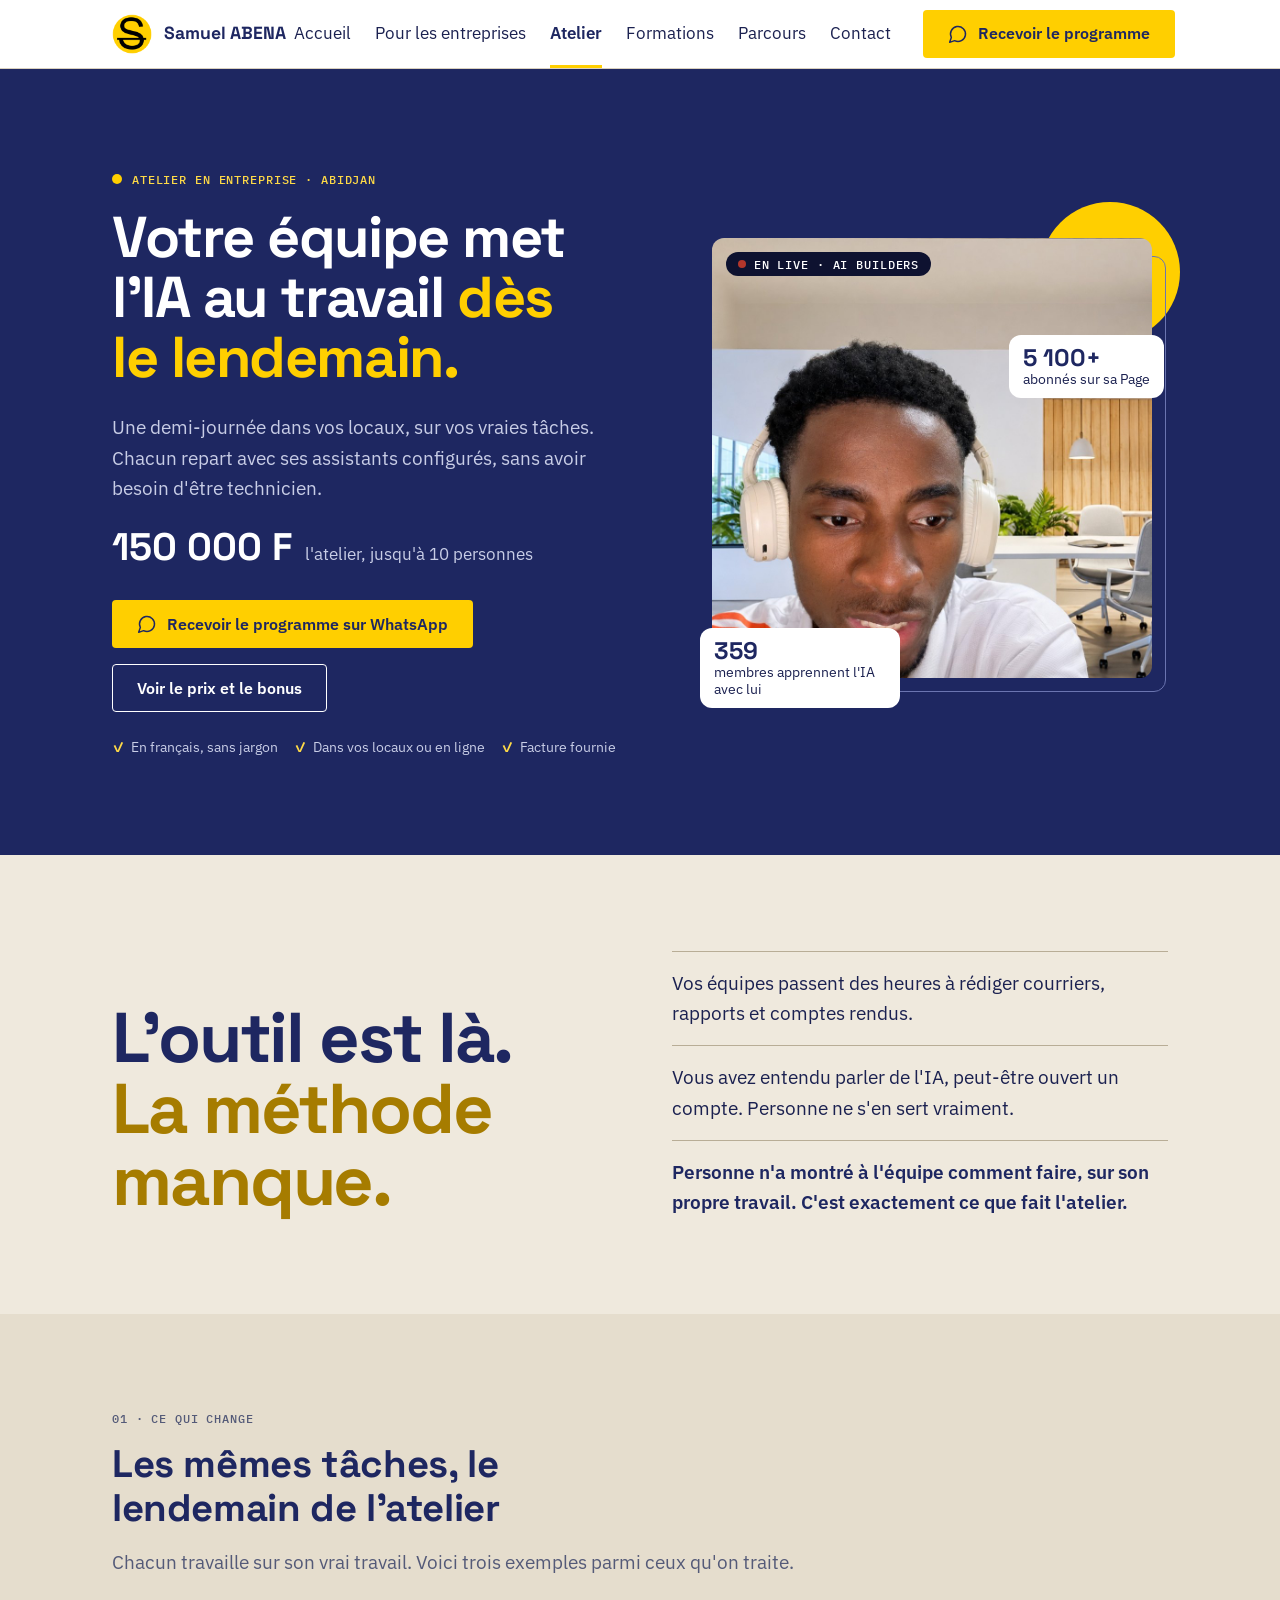
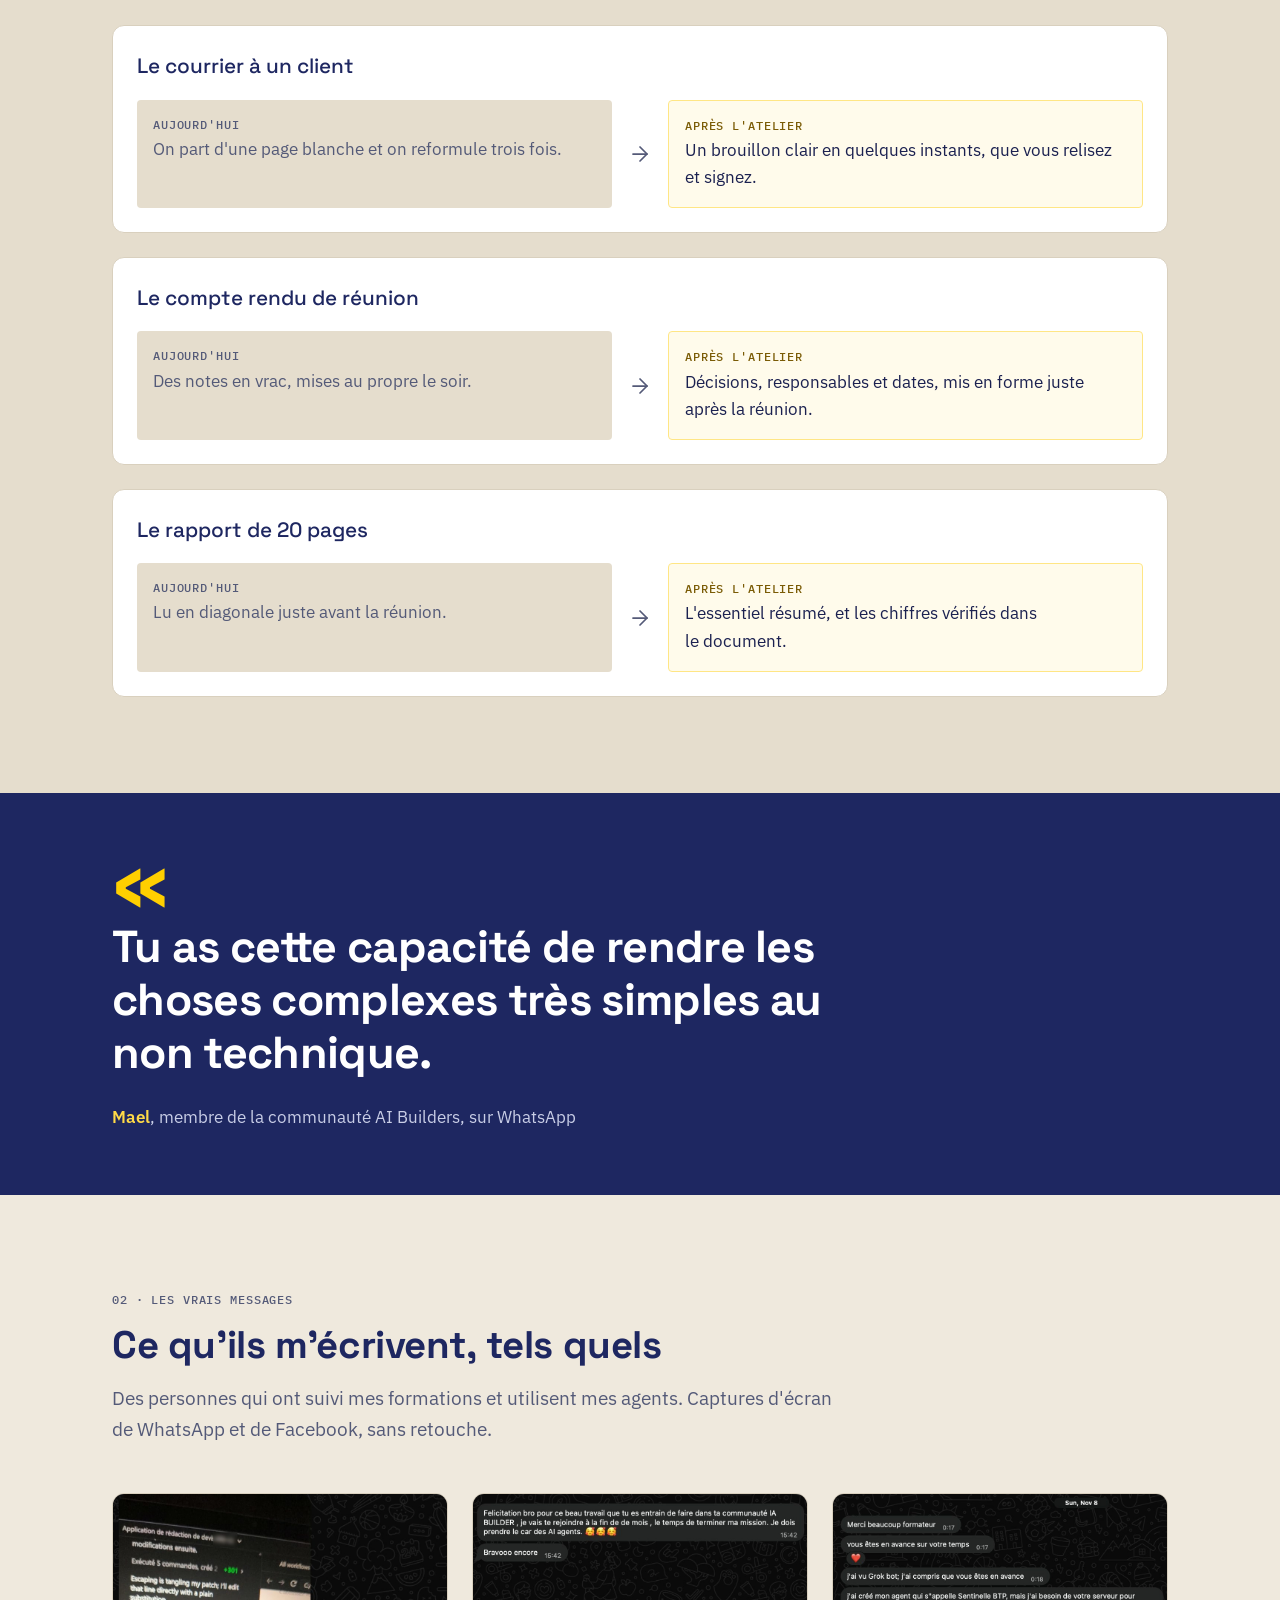
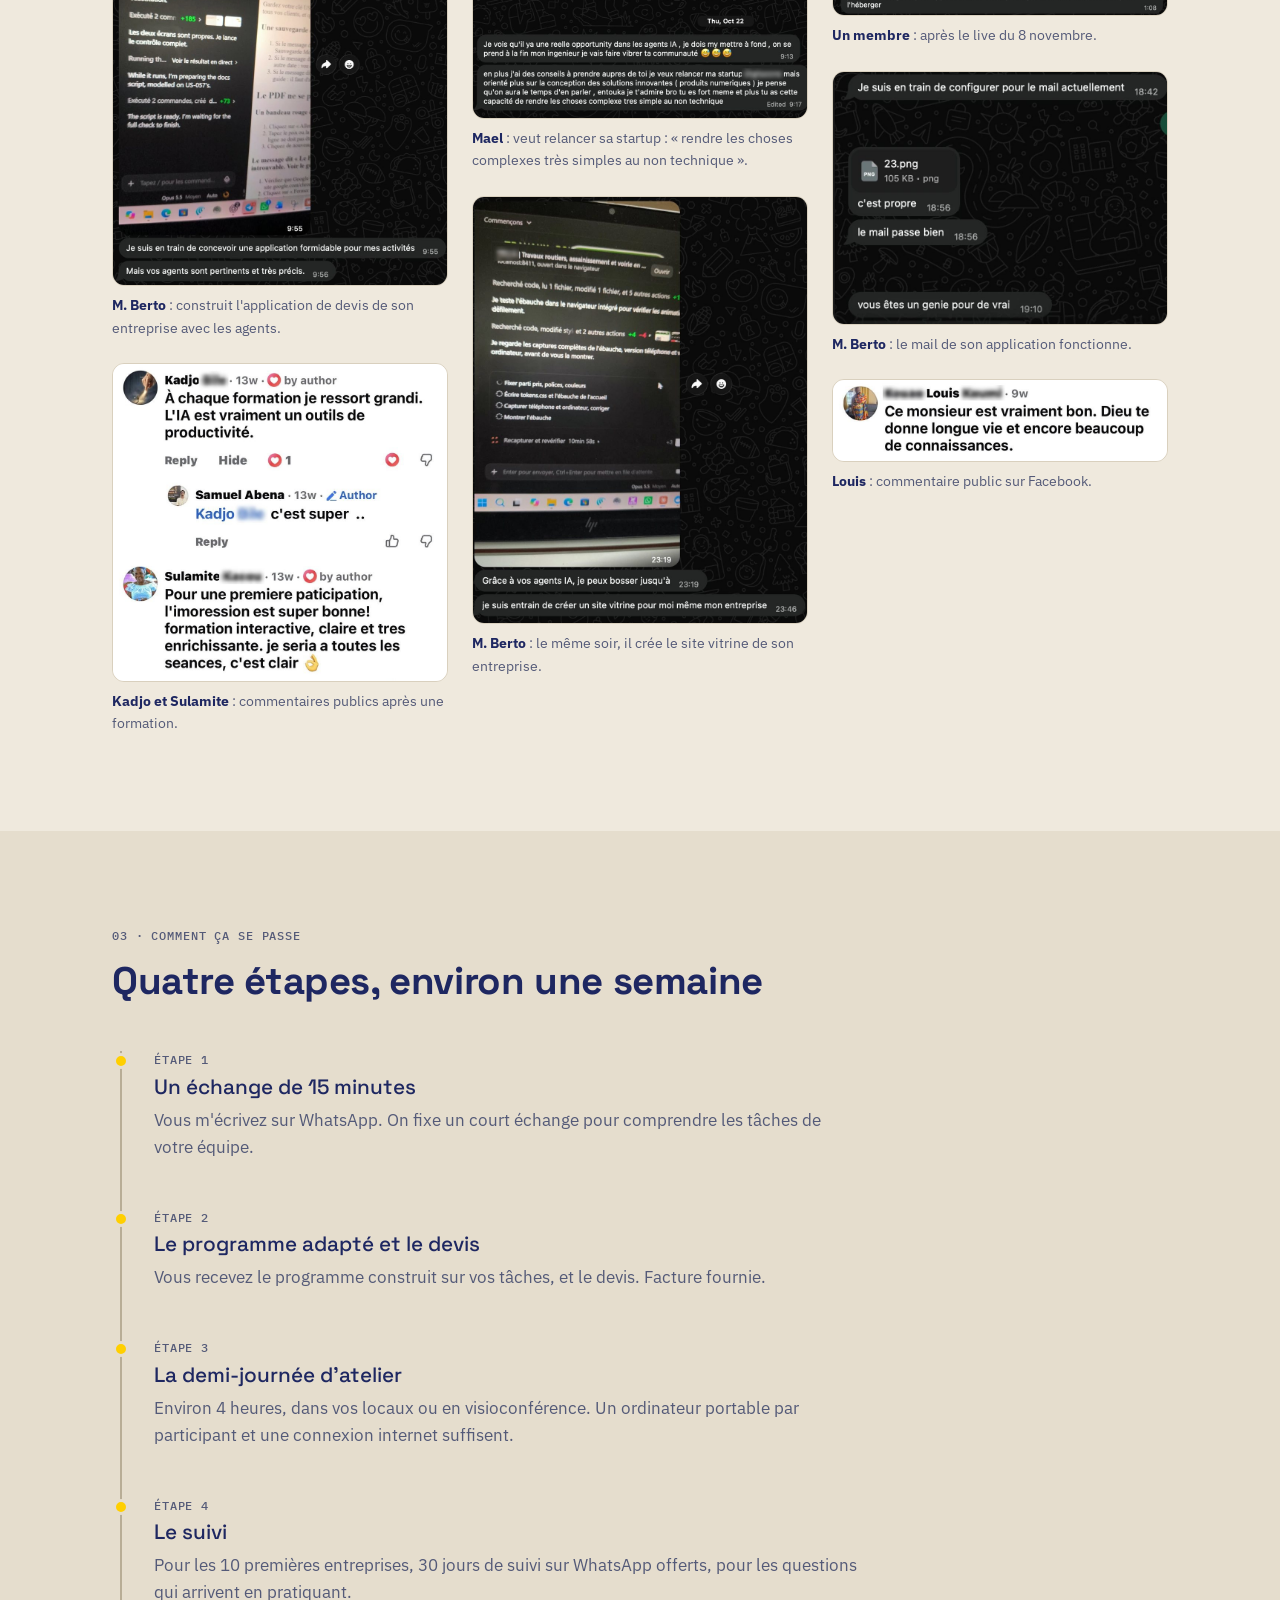
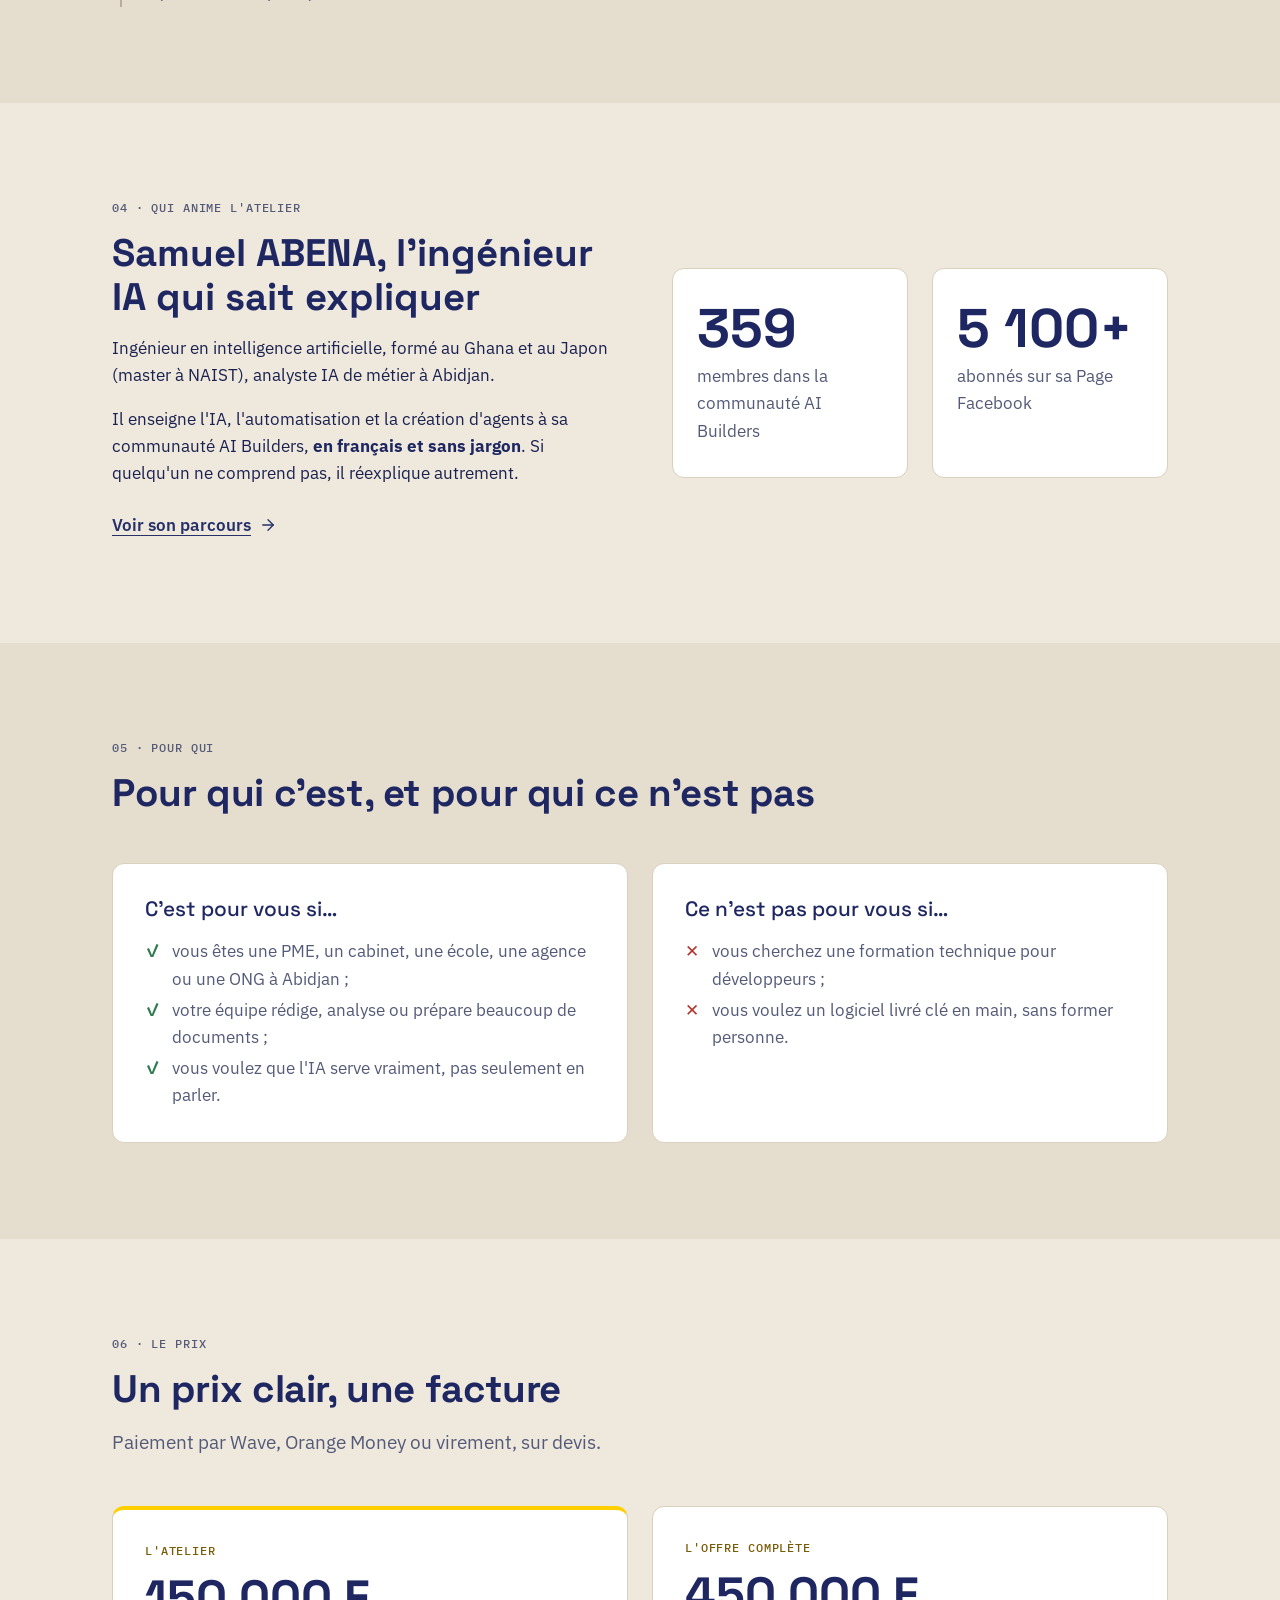
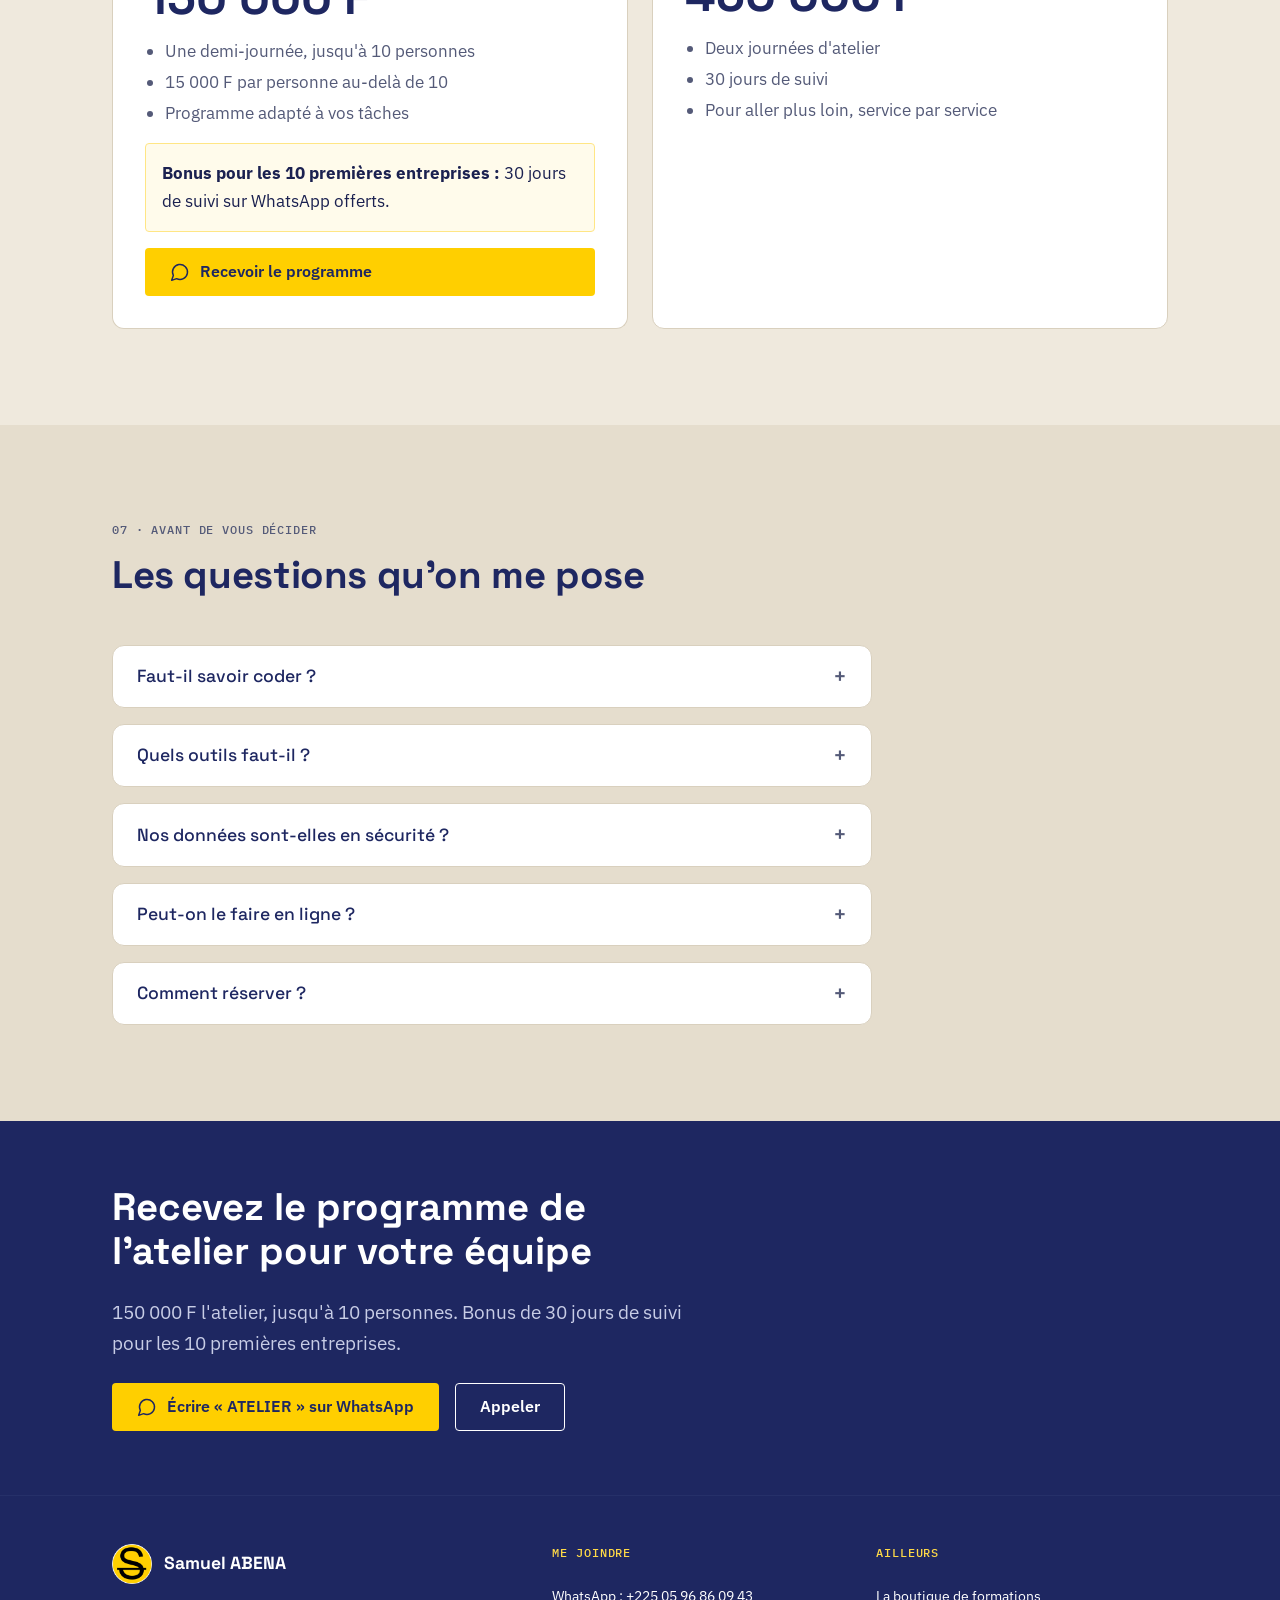
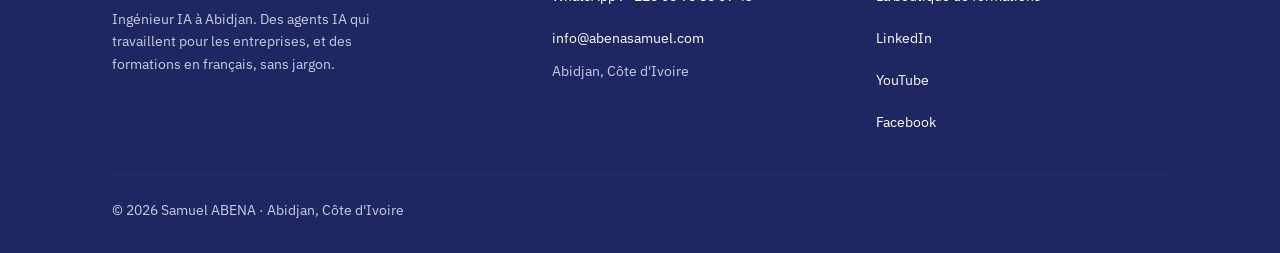
==== atelier.html @ 7341c9c8 "Page de vente de l'atelier « L'IA au travail » et adresses sans .html - atelier.html : la page de ve" ====
<!doctype html>
<html lang="fr">
<head>
<meta charset="utf-8">
<meta name="viewport" content="width=device-width, initial-scale=1">
<title>Atelier « L'IA au travail » · Samuel ABENA, Abidjan</title>
<meta name="description" content="Une demi-journée dans vos locaux : chaque membre de votre équipe apprend à utiliser l'IA sur ses propres tâches et repart avec ses assistants configurés. 150 000 F jusqu'à 10 personnes, à Abidjan.">
<meta property="og:type" content="website">
<meta property="og:title" content="Votre équipe met l'IA au travail dès le lendemain">
<meta property="og:description" content="Atelier d'une demi-journée en entreprise, à Abidjan, animé par Samuel ABENA, ingénieur IA. 150 000 F jusqu'à 10 personnes.">
<meta property="og:image" content="images/samuel-live.jpg">
<meta property="og:locale" content="fr_FR">
<meta name="theme-color" content="#1E2761">
<link rel="icon" type="image/png" href="images/favicon.png">
<link rel="preconnect" href="https://fonts.googleapis.com">
<link rel="preconnect" href="https://fonts.gstatic.com" crossorigin>
<link rel="stylesheet" href="tokens.css">
<link rel="stylesheet" href="style.css">
<link rel="stylesheet" href="atelier.css">
<script>document.documentElement.classList.add("js")</script>
<script src="menu.js" defer></script>
</head>
<body>
<a class="lien-evitement" href="#contenu">Aller au contenu</a>
<header class="entete">
  <div class="conteneur">
    <a class="marque" href="index.html"><img src="images/logo.png" alt="" width="40" height="40"><span>Samuel ABENA</span></a>
    <button class="bouton-menu" type="button" aria-expanded="false" aria-controls="menu" aria-label="Ouvrir le menu"><svg viewBox="0 0 24 24" fill="none" stroke="currentColor" stroke-width="1.75" stroke-linecap="round" stroke-linejoin="round" aria-hidden="true"><path d="M4 6h16M4 12h16M4 18h16"/></svg></button>
    <nav class="menu" id="menu" aria-label="Menu principal">
      <a href="index.html">Accueil</a><a href="entreprises.html">Pour les entreprises</a><a href="atelier.html" aria-current="page">Atelier</a><a href="formations.html">Formations</a><a href="parcours.html">Parcours</a><a href="contact.html">Contact</a>
      <a class="btn btn-action" href="https://wa.me/2250596860943?text=Bonjour%20Samuel%2C%20ATELIER%20%3A%20je%20souhaite%20recevoir%20le%20programme%20de%20l%27atelier%20pour%20mon%20entreprise."><svg viewBox="0 0 24 24" fill="none" stroke="currentColor" stroke-width="1.75" stroke-linecap="round" stroke-linejoin="round" aria-hidden="true"><path d="M7.9 20A9 9 0 1 0 4 16.1L2 22Z"/></svg>Recevoir le programme</a>
    </nav>
  </div>
</header>
<main id="contenu">

<!-- 1. Haut de page -->
<section class="bandeau sur-bandeau atelier-haut">
  <div class="conteneur">
    <div>
      <p class="pastille entree">Atelier en entreprise · Abidjan</p>
      <h1 class="entree entree-2">Votre équipe met l'IA au travail <em>dès le lendemain.</em></h1>
      <p class="chapo entree entree-2">Une demi-journée dans vos locaux, sur vos vraies tâches. Chacun repart avec ses assistants configurés, sans avoir besoin d'être technicien.</p>
      <p class="ligne-prix entree entree-3"><strong>150 000 F</strong> l'atelier, jusqu'à 10 personnes</p>
      <div class="boutons entree entree-3">
        <a class="btn btn-action" href="https://wa.me/2250596860943?text=Bonjour%20Samuel%2C%20ATELIER%20%3A%20je%20souhaite%20recevoir%20le%20programme%20de%20l%27atelier%20pour%20mon%20entreprise."><svg viewBox="0 0 24 24" fill="none" stroke="currentColor" stroke-width="1.75" stroke-linecap="round" stroke-linejoin="round" aria-hidden="true"><path d="M7.9 20A9 9 0 1 0 4 16.1L2 22Z"/></svg>Recevoir le programme sur WhatsApp</a>
        <a class="btn btn-second" href="#prix">Voir le prix et le bonus</a>
      </div>
      <p class="confiance entree entree-3"><span>En français, sans jargon</span><span>Dans vos locaux ou en ligne</span><span>Facture fournie</span></p>
    </div>
    <figure class="portrait-live entree entree-2">
      <span class="badge-live">En live · AI Builders</span>
      <img src="images/samuel-live.jpg" alt="Samuel ABENA, casque sur les oreilles, pendant un live de formation de la communauté AI Builders" width="960" height="960">
      <p class="puce-chiffre puce-1"><strong>359</strong>membres apprennent l'IA avec lui</p>
      <p class="puce-chiffre puce-2"><strong>5 100+</strong>abonnés sur sa Page</p>
    </figure>
  </div>
</section>

<!-- 2. Le constat -->
<section class="section">
  <div class="conteneur constat">
    <h2 class="grand-titre revele">L'outil est là.<span>La méthode manque.</span></h2>
    <ul class="douleurs revele">
      <li>Vos équipes passent des heures à rédiger courriers, rapports et comptes rendus.</li>
      <li>Vous avez entendu parler de l'IA, peut-être ouvert un compte. Personne ne s'en sert vraiment.</li>
      <li>Personne n'a montré à l'équipe comment faire, sur son propre travail. C'est exactement ce que fait l'atelier.</li>
    </ul>
  </div>
</section>

<!-- 3. Avant / après -->
<section class="section section-alterne">
  <div class="conteneur">
    <div class="tete-section revele">
      <p class="et">01 · Ce qui change</p>
      <h2>Les mêmes tâches, le lendemain de l'atelier</h2>
      <p>Chacun travaille sur son vrai travail. Voici trois exemples parmi ceux qu'on traite.</p>
    </div>
    <div class="avant-apres">
      <article class="tache revele"><h3>Le courrier à un client</h3><div class="tache-corps"><div class="colonne colonne-avant"><p class="et">Aujourd'hui</p><p>On part d'une page blanche et on reformule trois fois.</p></div><span class="fleche" aria-hidden="true"><svg viewBox="0 0 24 24" fill="none" stroke="currentColor" stroke-width="1.75" stroke-linecap="round" stroke-linejoin="round"><path d="M5 12h14"/><path d="m12 5 7 7-7 7"/></svg></span><div class="colonne colonne-apres"><p class="et">Après l'atelier</p><p>Un brouillon clair en quelques instants, que vous relisez et signez.</p></div></div></article>
      <article class="tache revele"><h3>Le compte rendu de réunion</h3><div class="tache-corps"><div class="colonne colonne-avant"><p class="et">Aujourd'hui</p><p>Des notes en vrac, mises au propre le soir.</p></div><span class="fleche" aria-hidden="true"><svg viewBox="0 0 24 24" fill="none" stroke="currentColor" stroke-width="1.75" stroke-linecap="round" stroke-linejoin="round"><path d="M5 12h14"/><path d="m12 5 7 7-7 7"/></svg></span><div class="colonne colonne-apres"><p class="et">Après l'atelier</p><p>Décisions, responsables et dates, mis en forme juste après la réunion.</p></div></div></article>
      <article class="tache revele"><h3>Le rapport de 20 pages</h3><div class="tache-corps"><div class="colonne colonne-avant"><p class="et">Aujourd'hui</p><p>Lu en diagonale juste avant la réunion.</p></div><span class="fleche" aria-hidden="true"><svg viewBox="0 0 24 24" fill="none" stroke="currentColor" stroke-width="1.75" stroke-linecap="round" stroke-linejoin="round"><path d="M5 12h14"/><path d="m12 5 7 7-7 7"/></svg></span><div class="colonne colonne-apres"><p class="et">Après l'atelier</p><p>L'essentiel résumé, et les chiffres vérifiés dans le document.</p></div></div></article>
    </div>
  </div>
</section>

<!-- 4. La citation (accord de Mael à obtenir avant la mise en ligne) -->
<figure class="citation-bandeau bandeau sur-bandeau">
  <div class="conteneur revele">
    <blockquote>Tu as cette capacité de rendre les choses complexes très simples au non technique.</blockquote>
    <figcaption><strong>Mael</strong>, membre de la communauté AI Builders, sur WhatsApp</figcaption>
  </div>
</figure>

<!-- 5. Les vraies captures (accord de M. Berto et de Mael à obtenir avant la mise en ligne) -->
<section class="section">
  <div class="conteneur">
    <div class="tete-section revele">
      <p class="et">02 · Les vrais messages</p>
      <h2>Ce qu'ils m'écrivent, tels quels</h2>
      <p>Des personnes qui ont suivi mes formations et utilisent mes agents. Captures d'écran de WhatsApp et de Facebook, sans retouche.</p>
    </div>
    <p class="glisser">Faites glisser pour voir les autres messages →</p>
    <div class="captures">
<figure class="capture"><a href="images/retour-berto-application.jpg" target="_blank" rel="noopener"><img src="images/retour-berto-application.jpg" alt="Capture d'écran : message de M. Berto" width="900" height="1055" loading="lazy"></a><figcaption><strong>M. Berto</strong> : construit l'application de devis de son entreprise avec les agents.</figcaption></figure>
<figure class="capture"><a href="images/retour-facebook-formation.jpg" target="_blank" rel="noopener"><img src="images/retour-facebook-formation.jpg" alt="Capture d'écran : message de Kadjo et Sulamite" width="900" height="853" loading="lazy"></a><figcaption><strong>Kadjo et Sulamite</strong> : commentaires publics après une formation.</figcaption></figure>
<figure class="capture"><a href="images/retour-mael.jpg" target="_blank" rel="noopener"><img src="images/retour-mael.jpg" alt="Capture d'écran : message de Mael" width="900" height="603" loading="lazy"></a><figcaption><strong>Mael</strong> : veut relancer sa startup : « rendre les choses complexes très simples au non technique ».</figcaption></figure>
<figure class="capture"><a href="images/retour-berto-site.jpg" target="_blank" rel="noopener"><img src="images/retour-berto-site.jpg" alt="Capture d'écran : message de M. Berto" width="900" height="1150" loading="lazy"></a><figcaption><strong>M. Berto</strong> : le même soir, il crée le site vitrine de son entreprise.</figcaption></figure>
<figure class="capture"><a href="images/retour-en-avance.jpg" target="_blank" rel="noopener"><img src="images/retour-en-avance.jpg" alt="Capture d'écran : message de Un membre" width="900" height="327" loading="lazy"></a><figcaption><strong>Un membre</strong> : après le live du 8 novembre.</figcaption></figure>
<figure class="capture"><a href="images/retour-berto-genie.jpg" target="_blank" rel="noopener"><img src="images/retour-berto-genie.jpg" alt="Capture d'écran : message de M. Berto" width="830" height="626" loading="lazy"></a><figcaption><strong>M. Berto</strong> : le mail de son application fonctionne.</figcaption></figure>
<figure class="capture"><a href="images/retour-facebook-bon.jpg" target="_blank" rel="noopener"><img src="images/retour-facebook-bon.jpg" alt="Capture d'écran : message de Louis" width="900" height="218" loading="lazy"></a><figcaption><strong>Louis</strong> : commentaire public sur Facebook.</figcaption></figure>
    </div>
  </div>
</section>

<!-- 6. Comment ça se passe -->
<section class="section section-alterne">
  <div class="conteneur">
    <div class="tete-section revele">
      <p class="et">03 · Comment ça se passe</p>
      <h2>Quatre étapes, environ une semaine</h2>
    </div>
    <ol class="frise revele">
      <li><p class="et">Étape 1</p><h3>Un échange de 15 minutes</h3><p>Vous m'écrivez sur WhatsApp. On fixe un court échange pour comprendre les tâches de votre équipe.</p></li>
      <li><p class="et">Étape 2</p><h3>Le programme adapté et le devis</h3><p>Vous recevez le programme construit sur vos tâches, et le devis. Facture fournie.</p></li>
      <li><p class="et">Étape 3</p><h3>La demi-journée d'atelier</h3><p>Environ 4 heures, dans vos locaux ou en visioconférence. Un ordinateur portable par participant et une connexion internet suffisent.</p></li>
      <li><p class="et">Étape 4</p><h3>Le suivi</h3><p>Pour les 10 premières entreprises, 30 jours de suivi sur WhatsApp offerts, pour les questions qui arrivent en pratiquant.</p></li>
    </ol>
  </div>
</section>

<!-- 7. Qui anime -->
<section class="section">
  <div class="conteneur duo">
    <div class="texte-long revele">
      <p class="et">04 · Qui anime l'atelier</p>
      <h2>Samuel ABENA, l'ingénieur IA qui sait expliquer</h2>
      <p>Ingénieur en intelligence artificielle, formé au Ghana et au Japon (master à NAIST), analyste IA de métier à Abidjan.</p>
      <p>Il enseigne l'IA, l'automatisation et la création d'agents à sa communauté AI Builders, <strong>en français et sans jargon</strong>. Si quelqu'un ne comprend pas, il réexplique autrement.</p>
      <p><a class="lien-fleche" href="parcours.html">Voir son parcours <svg viewBox="0 0 24 24" fill="none" stroke="currentColor" stroke-width="1.75" stroke-linecap="round" stroke-linejoin="round" aria-hidden="true"><path d="M5 12h14"/><path d="m12 5 7 7-7 7"/></svg></a></p>
    </div>
    <div class="chiffres-clairs revele">
      <div><p class="chiffre-clair">359</p><p>membres dans la communauté AI Builders</p></div>
      <div><p class="chiffre-clair">5 100+</p><p>abonnés sur sa Page Facebook</p></div>
    </div>
  </div>
</section>

<!-- 8. Pour qui -->
<section class="section section-alterne">
  <div class="conteneur">
    <div class="tete-section revele">
      <p class="et">05 · Pour qui</p>
      <h2>Pour qui c'est, et pour qui ce n'est pas</h2>
    </div>
    <div class="grille grille-2 revele">
      <article class="carte"><h3>C'est pour vous si…</h3>
        <ul class="liste-oui">
          <li>vous êtes une PME, un cabinet, une école, une agence ou une ONG à Abidjan ;</li>
          <li>votre équipe rédige, analyse ou prépare beaucoup de documents ;</li>
          <li>vous voulez que l'IA serve vraiment, pas seulement en parler.</li>
        </ul>
      </article>
      <article class="carte"><h3>Ce n'est pas pour vous si…</h3>
        <ul class="liste-non">
          <li>vous cherchez une formation technique pour développeurs ;</li>
          <li>vous voulez un logiciel livré clé en main, sans former personne.</li>
        </ul>
      </article>
    </div>
  </div>
</section>

<!-- 9. Le prix -->
<section class="section" id="prix">
  <div class="conteneur">
    <div class="tete-section revele">
      <p class="et">06 · Le prix</p>
      <h2>Un prix clair, une facture</h2>
      <p>Paiement par Wave, Orange Money ou virement, sur devis.</p>
    </div>
    <div class="grille grille-2 revele">
      <article class="carte carte-vedette">
        <p class="et">L'atelier</p>
        <p class="prix">150 000 F</p>
        <ul>
          <li>Une demi-journée, jusqu'à 10 personnes</li>
          <li>15 000 F par personne au-delà de 10</li>
          <li>Programme adapté à vos tâches</li>
        </ul>
        <p class="bonus"><strong>Bonus pour les 10 premières entreprises :</strong> 30 jours de suivi sur WhatsApp offerts.</p>
        <a class="btn btn-action" href="https://wa.me/2250596860943?text=Bonjour%20Samuel%2C%20ATELIER%20%3A%20je%20souhaite%20recevoir%20le%20programme%20de%20l%27atelier%20pour%20mon%20entreprise."><svg viewBox="0 0 24 24" fill="none" stroke="currentColor" stroke-width="1.75" stroke-linecap="round" stroke-linejoin="round" aria-hidden="true"><path d="M7.9 20A9 9 0 1 0 4 16.1L2 22Z"/></svg>Recevoir le programme</a>
      </article>
      <article class="carte">
        <p class="et">L'offre complète</p>
        <p class="prix">450 000 F</p>
        <ul>
          <li>Deux journées d'atelier</li>
          <li>30 jours de suivi</li>
          <li>Pour aller plus loin, service par service</li>
        </ul>
      </article>
    </div>
  </div>
</section>

<!-- 10. Questions fréquentes -->
<section class="section section-alterne">
  <div class="conteneur">
    <div class="tete-section revele">
      <p class="et">07 · Avant de vous décider</p>
      <h2>Les questions qu'on me pose</h2>
    </div>
    <div class="faq revele">
      <details><summary>Faut-il savoir coder ?</summary><p>Non. L'atelier est fait pour des personnes qui n'ont aucune formation technique.</p></details>
      <details><summary>Quels outils faut-il ?</summary><p>Un ordinateur portable par participant et une connexion internet. On commence avec des outils gratuits.</p></details>
      <details><summary>Nos données sont-elles en sécurité ?</summary><p>On travaille avec des exemples préparés ensemble, et on apprend dès le début ce qu'il ne faut jamais confier à un outil en ligne.</p></details>
      <details><summary>Peut-on le faire en ligne ?</summary><p>Oui, l'atelier peut se tenir en visioconférence si votre équipe est répartie.</p></details>
      <details><summary>Comment réserver ?</summary><p>Écrivez sur WhatsApp. On fixe un échange de 15 minutes pour comprendre vos tâches, puis vous recevez le programme adapté et le devis. Comptez environ une semaine entre ce premier échange et l'atelier.</p></details>
    </div>
  </div>
</section>

<!-- 11. Dernier appel -->
<section class="appel bandeau sur-bandeau">
  <div class="conteneur revele">
    <h2>Recevez le programme de l'atelier pour votre équipe</h2>
    <p>150 000 F l'atelier, jusqu'à 10 personnes. Bonus de 30 jours de suivi pour les 10 premières entreprises.</p>
    <div class="boutons">
      <a class="btn btn-action" href="https://wa.me/2250596860943?text=Bonjour%20Samuel%2C%20ATELIER%20%3A%20je%20souhaite%20recevoir%20le%20programme%20de%20l%27atelier%20pour%20mon%20entreprise."><svg viewBox="0 0 24 24" fill="none" stroke="currentColor" stroke-width="1.75" stroke-linecap="round" stroke-linejoin="round" aria-hidden="true"><path d="M7.9 20A9 9 0 1 0 4 16.1L2 22Z"/></svg>Écrire « ATELIER » sur WhatsApp</a>
      <a class="btn btn-second" href="tel:+2250596860943">Appeler</a>
    </div>
  </div>
</section>

<div class="barre-mobile" aria-hidden="true">
  <p><strong>150 000 F</strong>jusqu'à 10 personnes</p>
  <a class="btn btn-action" href="https://wa.me/2250596860943?text=Bonjour%20Samuel%2C%20ATELIER%20%3A%20je%20souhaite%20recevoir%20le%20programme%20de%20l%27atelier%20pour%20mon%20entreprise." tabindex="-1"><svg viewBox="0 0 24 24" fill="none" stroke="currentColor" stroke-width="1.75" stroke-linecap="round" stroke-linejoin="round" aria-hidden="true"><path d="M7.9 20A9 9 0 1 0 4 16.1L2 22Z"/></svg>Programme</a>
</div>

<script>
(function () {
  var els = document.querySelectorAll(".revele");
  if ("IntersectionObserver" in window) {
    var io = new IntersectionObserver(function (entrees) {
      entrees.forEach(function (e) { if (e.isIntersecting) { e.target.classList.add("vu"); io.unobserve(e.target); } });
    }, { rootMargin: "0px 0px -10% 0px" });
    els.forEach(function (el) { io.observe(el); });
  } else { els.forEach(function (el) { el.classList.add("vu"); }); }
  var barre = document.querySelector(".barre-mobile"), haut = document.querySelector(".atelier-haut");
  if (barre && haut && "IntersectionObserver" in window) {
    new IntersectionObserver(function (e) { barre.classList.toggle("visible", !e[0].isIntersecting); }).observe(haut);
  }
})();
</script>
</main>
<footer class="pied bandeau sur-bandeau">
  <div class="conteneur">
    <div>
      <a class="marque" href="index.html"><img src="images/logo.png" alt="" width="40" height="40"><span>Samuel ABENA</span></a>
      <p style="margin-top:16px;max-width:36ch">Ingénieur IA à Abidjan. Des agents IA qui travaillent pour les entreprises, et des formations en français, sans jargon.</p>
    </div>
    <div>
      <h2>Me joindre</h2>
      <ul>
        <li><a href="https://wa.me/2250596860943?text=Bonjour%20Samuel%2C%20je%20viens%20de%20votre%20site.">WhatsApp&nbsp;: +225 05 96 86 09 43</a></li>
        <li><a href="mailto:info@abenasamuel.com">info@abenasamuel.com</a></li>
        <li>Abidjan, Côte d'Ivoire</li>
      </ul>
    </div>
    <div>
      <h2>Ailleurs</h2>
      <ul>
        <li><a href="https://skul.abenasamuel.com">La boutique de formations</a></li>
        <li><a href="https://www.linkedin.com/in/samuel-kpalemon/">LinkedIn</a></li>
        <li><a href="https://www.youtube.com/@samabena-k">YouTube</a></li>
        <li><a href="https://www.facebook.com/profile.php?id=61550264422910">Facebook</a></li>
      </ul>
    </div>
    <p class="bas">© <span id="annee">2026</span> Samuel ABENA · Abidjan, Côte d'Ivoire</p>
  </div>
</footer>
</body>
</html>
---- tokens.css ----
/* Identité visuelle : Samuel ABENA, ingénieur IA
   Parti pris : le site d'un ingénieur qui sait expliquer. La rigueur apprise au Japon,
   la clarté d'un bon professeur, et le jaune de sa marque comme seul signe fort, réservé à l'action. */

@import url("https://fonts.googleapis.com/css2?family=IBM+Plex+Mono:wght@500&family=IBM+Plex+Sans:wght@400;600&family=Space+Grotesk:wght@500;700&display=swap");

:root {
  /* Accent : le jaune du logo (#FFCF00). Réservé aux boutons d'action et au repère rond. */
  --accent-50:  #FFFBEB;
  --accent-100: #FFF3C4;
  --accent-200: #FFE685;
  --accent-300: #FFDA47;
  --accent-400: #FFCF00; /* le jaune du logo */
  --accent-500: #F0BC00;
  --accent-600: #D19F00;
  --accent-700: #A67C00;
  --accent-800: #7A5B05;
  --accent-900: #4F3B08;
  --accent-950: #2E2205;

  /* Encre : le marine de sa marque (#1E2761). Texte, titres, bandeaux. */
  --encre-50:  #F3F4FA;
  --encre-100: #E4E7F3;
  --encre-200: #C8CDE6;
  --encre-300: #9CA4CF;
  --encre-400: #6B75B0;
  --encre-500: #444F91;
  --encre-600: #2F3A7A;
  --encre-700: #263069;
  --encre-800: #1E2761; /* le marine de la marque */
  --encre-900: #1B2150;
  --encre-950: #0E1230;

  /* Neutres : papier kraft chaud, teinté sur le jaune (assombri à la demande : « trop light ») */
  --neutre-50:  #EFE9DD;
  --neutre-100: #E5DDCD;
  --neutre-200: #D9D0BE;
  --neutre-300: #B8AD96;
  --neutre-500: #8A8371;
  --neutre-600: #545A78; /* texte doux, tiré vers l'encre */

  /* Sens */
  --succes: #2F7A4F;
  --attention: #A67C00;
  --erreur: #B3362B;

  /* Rôles : ce que le code emploie */
  --fond: var(--neutre-50);
  --fond-alterne: var(--neutre-100);
  --surface: #FFFFFF;
  --texte: var(--encre-900);
  --texte-doux: var(--neutre-600);
  --titre: var(--encre-800);
  --bordure: var(--neutre-200);
  --bordure-forte: var(--neutre-300);
  --bandeau: var(--encre-800);
  --bandeau-texte: #FFFFFF;
  --bandeau-texte-doux: var(--encre-200);
  --action: var(--accent-400);
  --action-survol: var(--accent-500);
  --action-appui: var(--accent-600);
  --action-texte: var(--encre-800);
  --lien: var(--encre-700);
  --focus: var(--encre-500);

  /* Typographie */
  --police-titre: "Space Grotesk", ui-sans-serif, system-ui, sans-serif;
  --police-texte: "IBM Plex Sans", ui-sans-serif, system-ui, sans-serif;
  --police-mono: "IBM Plex Mono", ui-monospace, Menlo, monospace;
  --corps: 17px;
  --ligne: 1.6;
  --titre-1: clamp(2.25rem, 1.6rem + 3.2vw, 3.6rem);
  --titre-2: clamp(1.75rem, 1.4rem + 1.6vw, 2.4rem);
  --titre-3: 1.3rem;
  --texte-grand: 1.2rem;
  --petit: 0.88rem;
  --etiquette: 0.78rem;

  /* Formes et espace */
  --rayon-petit: 4px;   /* boutons, badges */
  --rayon-grand: 12px;  /* cartes, photo */
  --pas: 8px;
  --esp-1: 8px; --esp-2: 16px; --esp-3: 24px; --esp-4: 32px;
  --esp-5: 48px; --esp-6: 64px; --esp-7: 96px;
  --largeur-max: 1120px;
  --largeur-texte: 64ch;
  --hauteur-bouton: 48px;
  --trait: 1px solid var(--bordure);
  /* Séparation au trait : aucune ombre */

  --duree: 150ms;
}
---- style.css ----
/* Site de Samuel ABENA : n'utilise que les variables de tokens.css */

*, *::before, *::after { box-sizing: border-box; }
* { margin: 0; }
html { -webkit-text-size-adjust: 100%; scroll-behavior: smooth; }
body {
  background: var(--fond);
  color: var(--texte);
  font: 400 var(--corps)/var(--ligne) var(--police-texte);
  -webkit-font-smoothing: antialiased;
}
img { display: block; max-width: 100%; height: auto; }
a { color: var(--lien); text-underline-offset: 4px; }
a:focus-visible, button:focus-visible { outline: 3px solid var(--focus); outline-offset: 3px; border-radius: var(--rayon-petit); }
h1, h2, h3 { font-family: var(--police-titre); color: var(--titre); font-weight: 700; text-wrap: balance; }
p { text-wrap: pretty; }

.conteneur { width: 100%; max-width: var(--largeur-max); margin: 0 auto; padding: 0 var(--esp-2); }
@media (min-width: 768px) { .conteneur { padding: 0 var(--esp-4); } }

.lien-evitement { position: absolute; left: -999px; top: 8px; background: var(--surface); padding: var(--esp-1) var(--esp-2); z-index: 20; }
.lien-evitement:focus { left: 8px; }

/* Étiquette mono */
.et {
  font: 500 var(--etiquette)/1.3 var(--police-mono);
  letter-spacing: .07em;
  text-transform: uppercase;
  color: var(--texte-doux);
}

/* ---------- En-tête ---------- */
.entete { background: var(--surface); border-bottom: var(--trait); position: sticky; top: 0; z-index: 10; }
.entete .conteneur { display: flex; align-items: center; gap: var(--esp-3); min-height: 68px; }
.marque { display: flex; align-items: center; gap: 12px; text-decoration: none; color: var(--titre); }
.marque img { width: 40px; height: 40px; }
.marque span { font: 700 1.1rem/1 var(--police-titre); }
.bouton-menu {
  margin-left: auto; display: inline-flex; align-items: center; justify-content: center;
  width: 48px; height: 48px; border: var(--trait); border-radius: var(--rayon-petit);
  background: var(--surface); color: var(--titre); cursor: pointer;
}
.bouton-menu svg { width: 24px; height: 24px; }
.menu { display: none; }
.menu.ouvert {
  display: flex; flex-direction: column; gap: 4px;
  position: absolute; left: 0; right: 0; top: 100%;
  background: var(--surface); border-bottom: var(--trait);
  padding: var(--esp-2) var(--esp-2) var(--esp-3);
}
.menu a:not(.btn) {
  display: flex; align-items: center; min-height: 48px; padding: 0 var(--esp-1);
  color: var(--texte); text-decoration: none; font-weight: 400;
}
.menu a[aria-current="page"] { font-weight: 600; color: var(--titre); }
.menu .btn { margin-top: var(--esp-1); justify-content: center; }
@media (min-width: 1100px) {
  .bouton-menu { display: none; }
  .menu, .menu.ouvert {
    display: flex; flex-direction: row; align-items: center; gap: var(--esp-3);
    position: static; padding: 0; border: 0; margin-left: auto; background: none;
  }
  .menu a:not(.btn) { padding: 0; min-height: 68px; border-bottom: 3px solid transparent; border-top: 3px solid transparent; }
  .menu a:not(.btn):hover { color: var(--titre); }
  .menu a[aria-current="page"] { border-bottom-color: var(--action); }
  .menu .btn { margin: 0 0 0 var(--esp-1); }
}

/* ---------- Boutons ---------- */
.btn {
  display: inline-flex; align-items: center; gap: 10px;
  min-height: var(--hauteur-bouton); padding: 0 var(--esp-3);
  border-radius: var(--rayon-petit); border: 1.5px solid transparent;
  font: 600 1rem/1.2 var(--police-texte); text-decoration: none; cursor: pointer;
  transition: background-color var(--duree), color var(--duree);
}
.btn svg { width: 20px; height: 20px; flex: none; }
.btn-action { background: var(--action); color: var(--action-texte); }
.btn-action:hover { background: var(--action-survol); }
.btn-action:active { background: var(--action-appui); }
.btn-second { border-color: var(--titre); color: var(--titre); background: transparent; }
.btn-second:hover { background: var(--surface); }
.sur-bandeau .btn-second { border-color: var(--bandeau-texte); color: var(--bandeau-texte); }
.sur-bandeau .btn-second:hover { background: var(--encre-700); }
.sur-bandeau a:focus-visible { outline-color: var(--accent-300); }
.boutons { display: flex; flex-wrap: wrap; gap: var(--esp-2); }
.lien-fleche { display: inline-flex; align-items: center; gap: 8px; font-weight: 600; min-height: 44px; }
.lien-fleche svg { width: 18px; height: 18px; }

/* ---------- Sections ---------- */
.section { padding: var(--esp-6) 0; }
.section-alterne { background: var(--fond-alterne); }
@media (min-width: 768px) { .section { padding: var(--esp-7) 0; } }
.tete-section { display: grid; gap: var(--esp-2); margin-bottom: var(--esp-5); max-width: 720px; }
.tete-section h2 { font-size: var(--titre-2); line-height: 1.15; letter-spacing: -.01em; }
.tete-section p:not(.et) { font-size: var(--texte-grand); color: var(--texte-doux); }

/* ---------- Bandeau marine (accroche) ---------- */
.bandeau { background: var(--bandeau); color: var(--bandeau-texte); }
.accroche { padding: var(--esp-5) 0 var(--esp-6); }
.accroche .conteneur { display: grid; gap: var(--esp-5); align-items: center; }
.accroche .et { color: var(--accent-300); }
.accroche h1 {
  color: var(--bandeau-texte); font-size: var(--titre-1); line-height: 1.06;
  letter-spacing: -.02em; margin: var(--esp-2) 0 var(--esp-3); max-width: 15ch;
}
.accroche .chapo { color: var(--bandeau-texte-doux); font-size: var(--texte-grand); max-width: 46ch; margin-bottom: var(--esp-4); }
.accroche-photo { position: relative; }
.accroche-photo img { border-radius: var(--rayon-grand); width: 100%; aspect-ratio: 4 / 5; object-fit: cover; object-position: center 30%; }
.accroche-photo figcaption { margin-top: var(--esp-1); color: var(--bandeau-texte-doux); font-size: var(--petit); }
.accroche-photo::before {
  content: ""; position: absolute; width: 72px; height: 72px; border-radius: 50%;
  background: var(--action); top: -18px; right: -10px; z-index: 0;
}
.accroche-photo img { position: relative; z-index: 1; }
@media (min-width: 900px) {
  .accroche { padding: var(--esp-7) 0; }
  .accroche .conteneur { grid-template-columns: 1.35fr 1fr; gap: var(--esp-6); }
}
.accroche-page { padding: var(--esp-6) 0 var(--esp-5); }
.accroche-page h1 { max-width: 20ch; }
.accroche-page .chapo { margin-bottom: 0; }

/* ---------- Cartes ---------- */
.grille { display: grid; gap: var(--esp-3); }
@media (min-width: 720px) { .grille-2 { grid-template-columns: repeat(2, 1fr); } }
@media (min-width: 960px) { .grille-3 { grid-template-columns: repeat(3, 1fr); } }
@media (min-width: 720px) and (max-width: 959px) { .grille-3 { grid-template-columns: repeat(2, 1fr); } }
.carte {
  background: var(--surface); border: var(--trait); border-radius: var(--rayon-grand);
  padding: var(--esp-4) var(--esp-3); display: flex; flex-direction: column; gap: var(--esp-2);
}
@media (min-width: 768px) { .carte { padding: var(--esp-4); } }
.carte .et { color: var(--accent-800); }
.carte h3 { font-size: var(--titre-3); font-weight: 500; line-height: 1.25; }
.carte p { color: var(--texte-doux); }
.carte ul { padding-left: 1.15em; color: var(--texte-doux); display: grid; gap: 4px; }
.carte .lien-fleche { margin-top: auto; padding-top: var(--esp-1); }
.carte-vedette { border-top: 4px solid var(--action); }

/* ---------- Ce qui me distingue ---------- */
.citation {
  font: 700 var(--titre-2)/1.2 var(--police-titre); color: var(--titre);
  letter-spacing: -.01em; max-width: 22ch;
}
.distingue { display: grid; gap: var(--esp-5); }
@media (min-width: 900px) { .distingue { grid-template-columns: 1fr 1.1fr; align-items: start; } }
.regles { display: grid; gap: var(--esp-3); counter-reset: regle; }
.regle { border-top: 1.5px solid var(--bordure-forte); padding-top: var(--esp-2); }
.regle h3 { font-size: var(--titre-3); font-weight: 500; margin-bottom: 4px; }
.regle p { color: var(--texte-doux); }

/* ---------- Chiffres ---------- */
.chiffres { padding: var(--esp-5) 0; }
.chiffres .conteneur { display: grid; gap: var(--esp-4); }
@media (min-width: 720px) { .chiffres .conteneur { grid-template-columns: repeat(3, 1fr); } }
.chiffre { font: 700 clamp(2.75rem, 2rem + 3vw, 3.75rem)/1 var(--police-titre); color: var(--bandeau-texte); }
.chiffres p:not(.chiffre) { color: var(--bandeau-texte-doux); margin-top: var(--esp-1); }

/* ---------- Bloc parcours / photo ---------- */
.duo { display: grid; gap: var(--esp-5); align-items: center; }
@media (min-width: 900px) { .duo { grid-template-columns: 1fr 1fr; gap: var(--esp-6); } }
.duo figure img { border-radius: var(--rayon-grand); }
.duo figcaption { margin-top: var(--esp-1); font-size: var(--petit); color: var(--texte-doux); }
.texte-long { display: grid; gap: var(--esp-2); max-width: var(--largeur-texte); }
.texte-long h2 { font-size: var(--titre-2); line-height: 1.15; }
.texte-long h3 { font-size: var(--titre-3); font-weight: 500; margin-top: var(--esp-3); }
.texte-long strong { color: var(--titre); }
.conteneur.texte-long { max-width: var(--largeur-max); }
.conteneur.texte-long > * { max-width: var(--largeur-texte); }

/* ---------- Frise ---------- */
.frise { list-style: none; padding: 0 0 0 var(--esp-4); margin-left: 8px; border-left: 2px solid var(--bordure-forte); display: grid; gap: var(--esp-5); max-width: 760px; }
.frise > li { position: relative; }
.frise > li::before {
  content: ""; position: absolute; left: calc(-1 * var(--esp-4) - 9px); top: 2px;
  width: 16px; height: 16px; border-radius: 50%; background: var(--action); border: 3px solid var(--fond);
}
.section-alterne .frise > li::before { border-color: var(--fond-alterne); }
.frise h3 { font-size: var(--titre-3); font-weight: 500; line-height: 1.3; margin: 6px 0; }
.frise p, .frise ul { color: var(--texte-doux); }
.frise ul { padding-left: 1.15em; display: grid; gap: 4px; margin-top: 6px; }

/* ---------- Appel final ---------- */
.appel { padding: var(--esp-6) 0; }
.appel .conteneur { display: grid; gap: var(--esp-3); }
.appel h2 { color: var(--bandeau-texte); font-size: var(--titre-2); line-height: 1.15; max-width: 20ch; }
.appel p { color: var(--bandeau-texte-doux); font-size: var(--texte-grand); max-width: 52ch; }

/* ---------- Contact ---------- */
.moyens { display: grid; gap: var(--esp-2); }
@media (min-width: 720px) { .moyens { grid-template-columns: repeat(2, 1fr); } }
.moyen {
  display: flex; gap: var(--esp-2); align-items: center; text-decoration: none; color: var(--texte);
  background: var(--surface); border: var(--trait); border-radius: var(--rayon-grand);
  padding: var(--esp-3); min-height: 88px; transition: border-color var(--duree);
}
.moyen:hover { border-color: var(--titre); }
.moyen .icone { flex: none; width: 48px; height: 48px; border-radius: 50%; display: grid; place-items: center; background: var(--fond-alterne); color: var(--titre); }
.moyen-vedette .icone { background: var(--action); }
.moyen .icone svg { width: 22px; height: 22px; }
.moyen strong { display: block; font-family: var(--police-titre); font-weight: 500; font-size: 1.15rem; color: var(--titre); }
.moyen span { color: var(--texte-doux); font-size: var(--petit); }

/* ---------- Pied de page ---------- */
.pied { padding: var(--esp-5) 0 var(--esp-4); border-top: 1px solid var(--encre-700); }
.pied .conteneur { display: grid; gap: var(--esp-4); }
@media (min-width: 900px) { .pied .conteneur { grid-template-columns: 1.4fr 1fr 1fr; } }
.pied .marque { color: var(--bandeau-texte); }
.pied p, .pied li { color: var(--bandeau-texte-doux); font-size: var(--petit); }
.pied h2 { font: 500 var(--etiquette)/1.3 var(--police-mono); letter-spacing: .07em; text-transform: uppercase; color: var(--accent-300); margin-bottom: var(--esp-2); }
.pied ul { list-style: none; padding: 0; display: grid; gap: 2px; }
.pied a { color: var(--bandeau-texte); text-decoration: none; display: inline-flex; align-items: center; min-height: 40px; }
.pied a:hover { text-decoration: underline; }
.pied a:focus-visible { outline-color: var(--accent-300); }
.pied .bas { grid-column: 1 / -1; border-top: 1px solid var(--encre-700); padding-top: var(--esp-3); }

@media (prefers-reduced-motion: reduce) {
  html { scroll-behavior: auto; }
  * { transition: none !important; }
}

.menu a, .marque span, .menu .btn { white-space: nowrap; }
@media (min-width: 1100px) { .marque { margin-right: var(--esp-3); } }
@media (min-width: 1100px) and (max-width: 1279px) { .menu, .menu.ouvert { gap: var(--esp-2); } }
---- atelier.css ----
/* Page Atelier : n'utilise que les variables de tokens.css */

/* ---------- Haut de page ---------- */
.atelier-haut { padding: var(--esp-5) 0 var(--esp-6); overflow: hidden; }
.atelier-haut .conteneur { display: grid; gap: var(--esp-5); align-items: center; }
@media (min-width: 960px) {
  .atelier-haut { padding: var(--esp-7) 0; }
  .atelier-haut .conteneur { grid-template-columns: 1.1fr 1fr; gap: var(--esp-6); }
}
.pastille {
  display: inline-flex; align-items: center; gap: 10px;
  font: 500 var(--etiquette)/1.3 var(--police-mono); letter-spacing: .07em; text-transform: uppercase;
  color: var(--accent-300);
}
.pastille::before { content: ""; width: 10px; height: 10px; border-radius: 50%; background: var(--action); animation: pouls 2s ease-out infinite; }
@keyframes pouls { 0% { box-shadow: 0 0 0 0 var(--accent-300); } 70% { box-shadow: 0 0 0 10px transparent; } 100% { box-shadow: 0 0 0 0 transparent; } }
.atelier-haut h1 {
  color: var(--bandeau-texte); font-size: var(--titre-1); line-height: 1.04; letter-spacing: -.025em;
  margin: var(--esp-2) 0 var(--esp-3); max-width: 14ch;
}
.atelier-haut h1 em { font-style: normal; color: var(--action); }
.atelier-haut .chapo { color: var(--bandeau-texte-doux); font-size: var(--texte-grand); max-width: 44ch; margin-bottom: var(--esp-3); }
.ligne-prix { display: flex; flex-wrap: wrap; align-items: baseline; gap: 4px 12px; margin-bottom: var(--esp-4); color: var(--bandeau-texte-doux); }
.ligne-prix strong { font: 700 var(--titre-2)/1 var(--police-titre); color: var(--bandeau-texte); }
.confiance { margin-top: var(--esp-3); color: var(--bandeau-texte-doux); font-size: var(--petit); display: flex; flex-wrap: wrap; gap: 6px 16px; }
.confiance span { display: inline-flex; align-items: center; gap: 6px; }
.confiance span::before { content: "✓"; color: var(--accent-300); font-weight: 600; }

/* La photo du live */
.portrait-live { position: relative; margin: var(--esp-3) var(--esp-1) var(--esp-4); }
.portrait-live::before {
  content: ""; position: absolute; width: 140px; height: 140px; border-radius: 50%;
  background: var(--action); top: -36px; right: -28px;
}
.portrait-live::after {
  content: ""; position: absolute; inset: 18px -14px -14px 18px; border: 1.5px solid var(--encre-400); border-radius: var(--rayon-grand);
}
.portrait-live { max-width: 440px; justify-self: center; width: 100%; }
.portrait-live img { position: relative; z-index: 1; width: 100%; aspect-ratio: 1 / 1; object-fit: cover; border-radius: var(--rayon-grand); }
.badge-live {
  position: absolute; z-index: 2; top: 14px; left: 14px;
  display: inline-flex; align-items: center; gap: 8px; padding: 6px 12px; border-radius: 999px;
  background: var(--encre-950); color: var(--bandeau-texte);
  font: 500 var(--etiquette)/1 var(--police-mono); letter-spacing: .07em; text-transform: uppercase;
}
.badge-live::before { content: ""; width: 8px; height: 8px; border-radius: 50%; background: var(--erreur); }
.puce-chiffre {
  position: absolute; z-index: 2; background: var(--surface); color: var(--texte); border-radius: var(--rayon-grand);
  padding: 10px 14px; display: grid; line-height: 1.2; font-size: var(--petit); max-width: 200px;
}
.puce-chiffre strong { font: 700 1.5rem/1.1 var(--police-titre); color: var(--titre); }
.puce-1 { left: -12px; bottom: -30px; }
.puce-2 { right: -12px; top: 22%; }
@media (max-width: 520px) { .puce-chiffre { max-width: 150px; padding: 8px 10px; } .puce-chiffre strong { font-size: 1.25rem; } .puce-2 { top: auto; bottom: -30px; right: -6px; } .puce-1 { left: -6px; } }

/* ---------- Le constat ---------- */
.constat { display: grid; gap: var(--esp-4); }
@media (min-width: 900px) { .constat { grid-template-columns: 1fr 1fr; align-items: end; gap: var(--esp-6); } }
.grand-titre { font: 700 clamp(2.4rem, 1.6rem + 4vw, 4.4rem)/1.02 var(--police-titre); color: var(--titre); letter-spacing: -.03em; }
.grand-titre span { display: block; color: var(--accent-700); }
.douleurs { list-style: none; padding: 0; display: grid; gap: var(--esp-2); }
.douleurs li { border-top: 1.5px solid var(--bordure-forte); padding-top: var(--esp-2); font-size: var(--texte-grand); color: var(--texte); }
.douleurs li:last-child { font-weight: 600; color: var(--titre); }

/* ---------- Avant / avec l'atelier ---------- */
.avant-apres { display: grid; gap: var(--esp-3); }
.tache { background: var(--surface); border: var(--trait); border-radius: var(--rayon-grand); overflow: hidden; display: grid; }
.tache h3 { font-size: var(--titre-3); font-weight: 500; padding: var(--esp-3) var(--esp-3) 0; }
.tache-corps { display: grid; gap: var(--esp-2); padding: var(--esp-2) var(--esp-3) var(--esp-3); }
@media (min-width: 760px) { .tache-corps { grid-template-columns: 1fr auto 1fr; align-items: stretch; } }
.colonne { border-radius: var(--rayon-petit); padding: var(--esp-2); }
.colonne .et { margin-bottom: 4px; }
.colonne-avant { background: var(--fond-alterne); color: var(--texte-doux); }
.colonne-apres { background: var(--accent-50); border: 1px solid var(--accent-200); color: var(--texte); }
.colonne-apres .et { color: var(--accent-800); }
.fleche { align-self: center; justify-self: center; color: var(--texte-doux); transform: rotate(90deg); }
@media (min-width: 760px) { .fleche { transform: none; } }
.fleche svg { width: 24px; height: 24px; display: block; }

/* ---------- Citation en grand ---------- */
.citation-bandeau { padding: var(--esp-6) 0; }
.citation-bandeau blockquote { font: 700 clamp(1.7rem, 1.2rem + 2.4vw, 2.8rem)/1.18 var(--police-titre); color: var(--bandeau-texte); letter-spacing: -.015em; max-width: 26ch; }
.citation-bandeau blockquote::before { content: "«"; display: block; color: var(--action); font-size: 1.8em; line-height: .6; margin-bottom: var(--esp-2); }
.citation-bandeau figcaption { margin-top: var(--esp-3); color: var(--bandeau-texte-doux); }
.citation-bandeau figcaption strong { color: var(--accent-300); font-weight: 600; }

/* ---------- Les vraies captures ---------- */
.captures {
  display: flex; gap: var(--esp-2); overflow-x: auto; scroll-snap-type: x mandatory;
  padding: 4px var(--esp-2) var(--esp-3); margin: 0 calc(-1 * var(--esp-2));
  scrollbar-width: thin;
}
.capture { flex: 0 0 82%; scroll-snap-align: start; margin: 0; }
@media (min-width: 720px) {
  .captures { display: block; columns: 2; column-gap: var(--esp-3); overflow: visible; padding: 0; margin: 0; }
  .capture { break-inside: avoid; margin-bottom: var(--esp-3); }
}
@media (min-width: 1040px) { .captures { columns: 3; } }
.capture a { display: block; border-radius: var(--rayon-grand); overflow: hidden; border: var(--trait); background: var(--encre-950); transition: transform var(--duree), border-color var(--duree); }
.capture a:hover { transform: translateY(-3px); border-color: var(--titre); }
.capture img { width: 100%; }
.capture figcaption { margin-top: var(--esp-1); font-size: var(--petit); color: var(--texte-doux); }
.capture figcaption strong { color: var(--titre); }
.glisser { font-size: var(--petit); color: var(--texte-doux); margin-bottom: var(--esp-2); }
@media (min-width: 720px) { .glisser { display: none; } }

/* ---------- Qui anime ---------- */
.chiffres-clairs { display: grid; gap: var(--esp-3); }
@media (min-width: 560px) { .chiffres-clairs { grid-template-columns: repeat(2, 1fr); } }
.chiffres-clairs > div { background: var(--surface); border: var(--trait); border-radius: var(--rayon-grand); padding: var(--esp-4) var(--esp-3); }
.chiffre-clair { font: 700 clamp(2.5rem, 2rem + 2.4vw, 3.4rem)/1 var(--police-titre); color: var(--titre); }
.chiffres-clairs p:not(.chiffre-clair) { color: var(--texte-doux); margin-top: var(--esp-1); }

/* ---------- Pour qui, prix, questions ---------- */
.liste-oui, .liste-non { list-style: none; padding-left: 0 !important; }
.liste-oui li, .liste-non li { position: relative; padding-left: 1.6em; }
.liste-oui li::before, .liste-non li::before { position: absolute; left: 0; font-weight: 600; }
.liste-oui li::before { content: "✓"; color: var(--succes); }
.liste-non li::before { content: "✕"; color: var(--erreur); }
.carte .prix { font: 700 clamp(2.25rem, 1.9rem + 1.8vw, 3rem)/1 var(--police-titre); color: var(--titre); }
.carte .bonus { background: var(--accent-50); border: 1px solid var(--accent-200); border-radius: var(--rayon-petit); padding: var(--esp-2); color: var(--texte); }
.faq { display: grid; gap: var(--esp-2); max-width: 760px; }
.faq details { background: var(--surface); border: var(--trait); border-radius: var(--rayon-grand); padding: 0 var(--esp-3); }
.faq summary { min-height: 56px; display: flex; align-items: center; cursor: pointer; font: 500 1.1rem/1.3 var(--police-titre); color: var(--titre); list-style: none; padding: var(--esp-2) 0; }
.faq summary::-webkit-details-marker { display: none; }
.faq summary::after { content: "+"; margin-left: auto; padding-left: var(--esp-2); font-size: 1.4rem; color: var(--texte-doux); }
.faq details[open] summary::after { content: "–"; }
.faq details p { color: var(--texte-doux); padding-bottom: var(--esp-3); }

/* ---------- Barre WhatsApp fixe sur téléphone ---------- */
.barre-mobile {
  position: fixed; left: 0; right: 0; bottom: 0; z-index: 9; padding: 10px var(--esp-2) calc(10px + env(safe-area-inset-bottom));
  background: var(--surface); border-top: var(--trait); display: flex; align-items: center; gap: var(--esp-2);
  transform: translateY(110%); transition: transform 250ms ease;
}
.barre-mobile.visible { transform: none; }
.barre-mobile p { font-size: var(--petit); line-height: 1.25; color: var(--texte-doux); }
.barre-mobile p strong { display: block; color: var(--titre); font-family: var(--police-titre); font-size: 1.05rem; }
.barre-mobile .btn { margin-left: auto; padding: 0 var(--esp-2); }
@media (min-width: 900px) { .barre-mobile { display: none; } }
@media (max-width: 899px) { body { padding-bottom: 76px; } }

/* ---------- Mouvement ---------- */
.js .revele { opacity: 0; transform: translateY(18px); transition: opacity 600ms ease, transform 600ms ease; }
.js .revele.vu { opacity: 1; transform: none; }
.atelier-haut .entree { animation: entree 700ms ease both; }
.atelier-haut .entree-2 { animation-delay: 120ms; }
.atelier-haut .entree-3 { animation-delay: 240ms; }
@keyframes entree { from { opacity: 0; transform: translateY(16px); } to { opacity: 1; transform: none; } }
@media (prefers-reduced-motion: reduce) {
  .js .revele { opacity: 1; transform: none; }
  .atelier-haut .entree, .pastille::before { animation: none; }
  .barre-mobile { transition: none; }
}
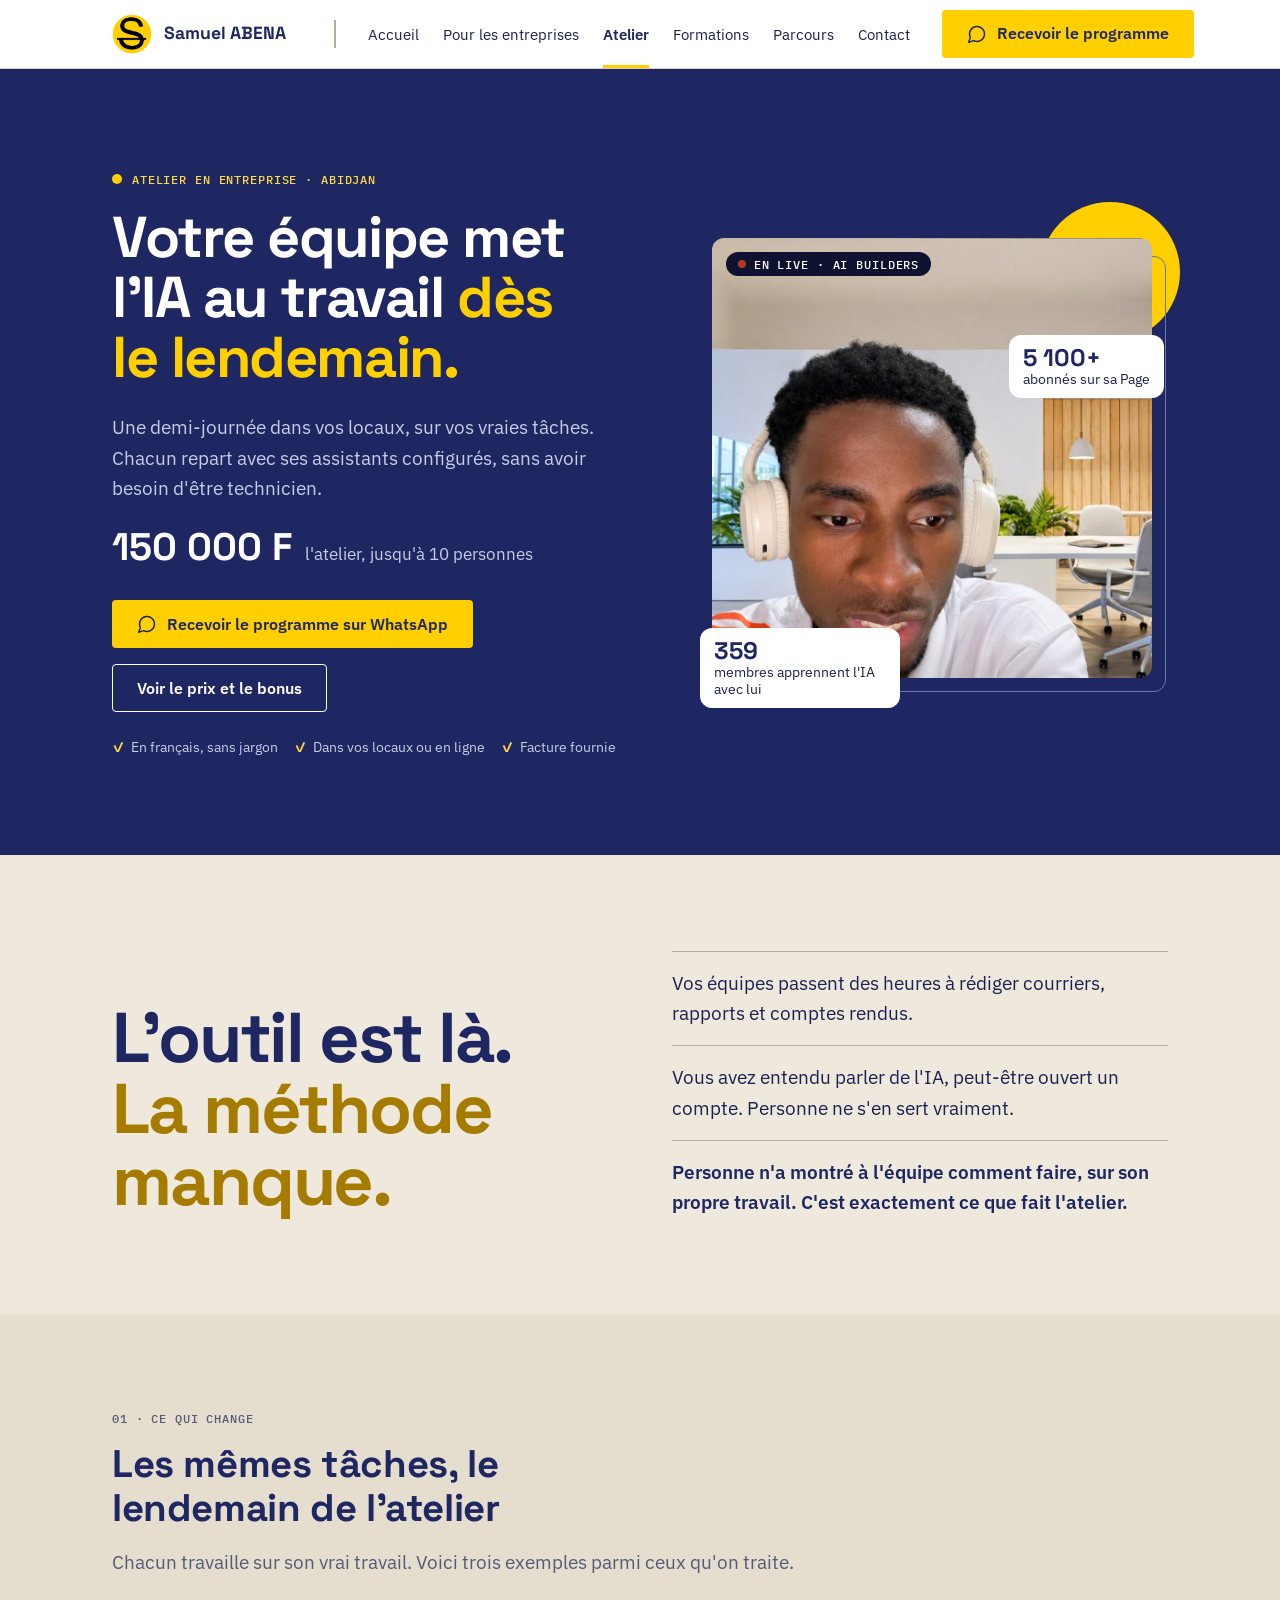
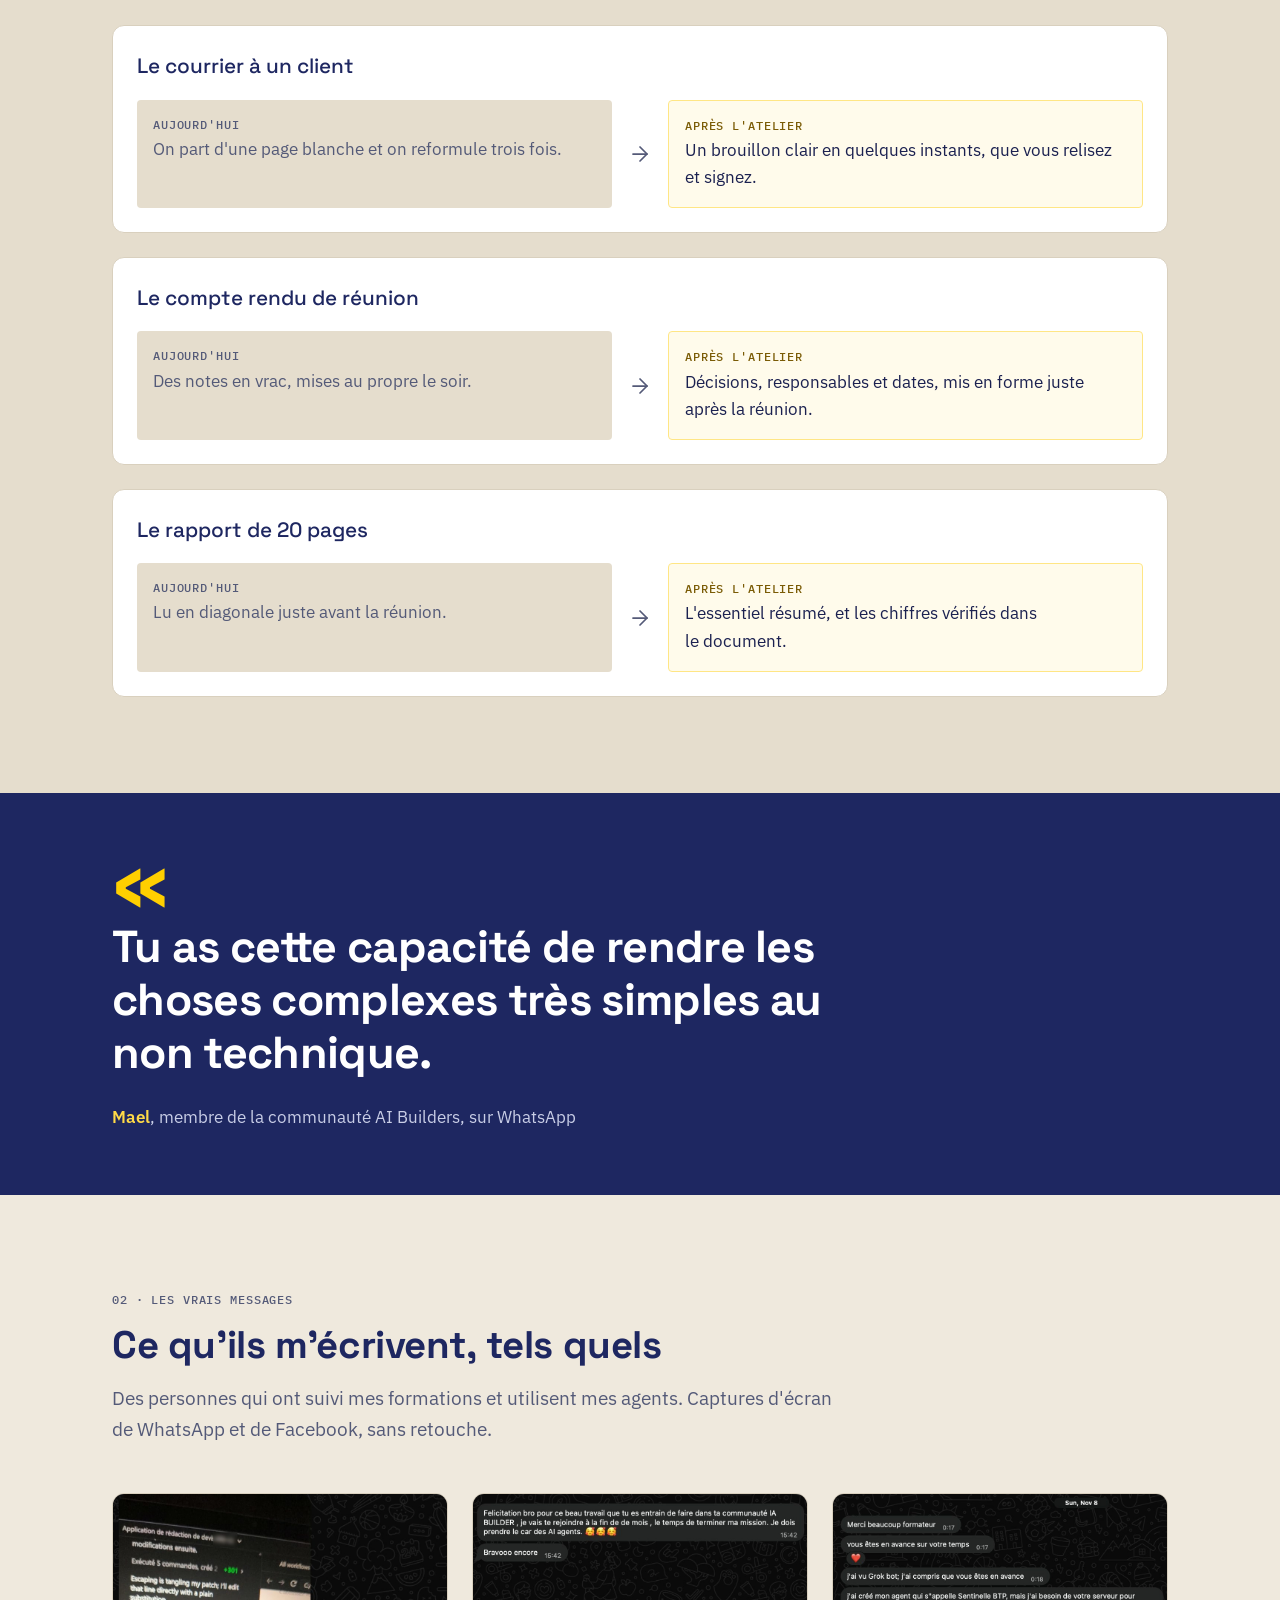
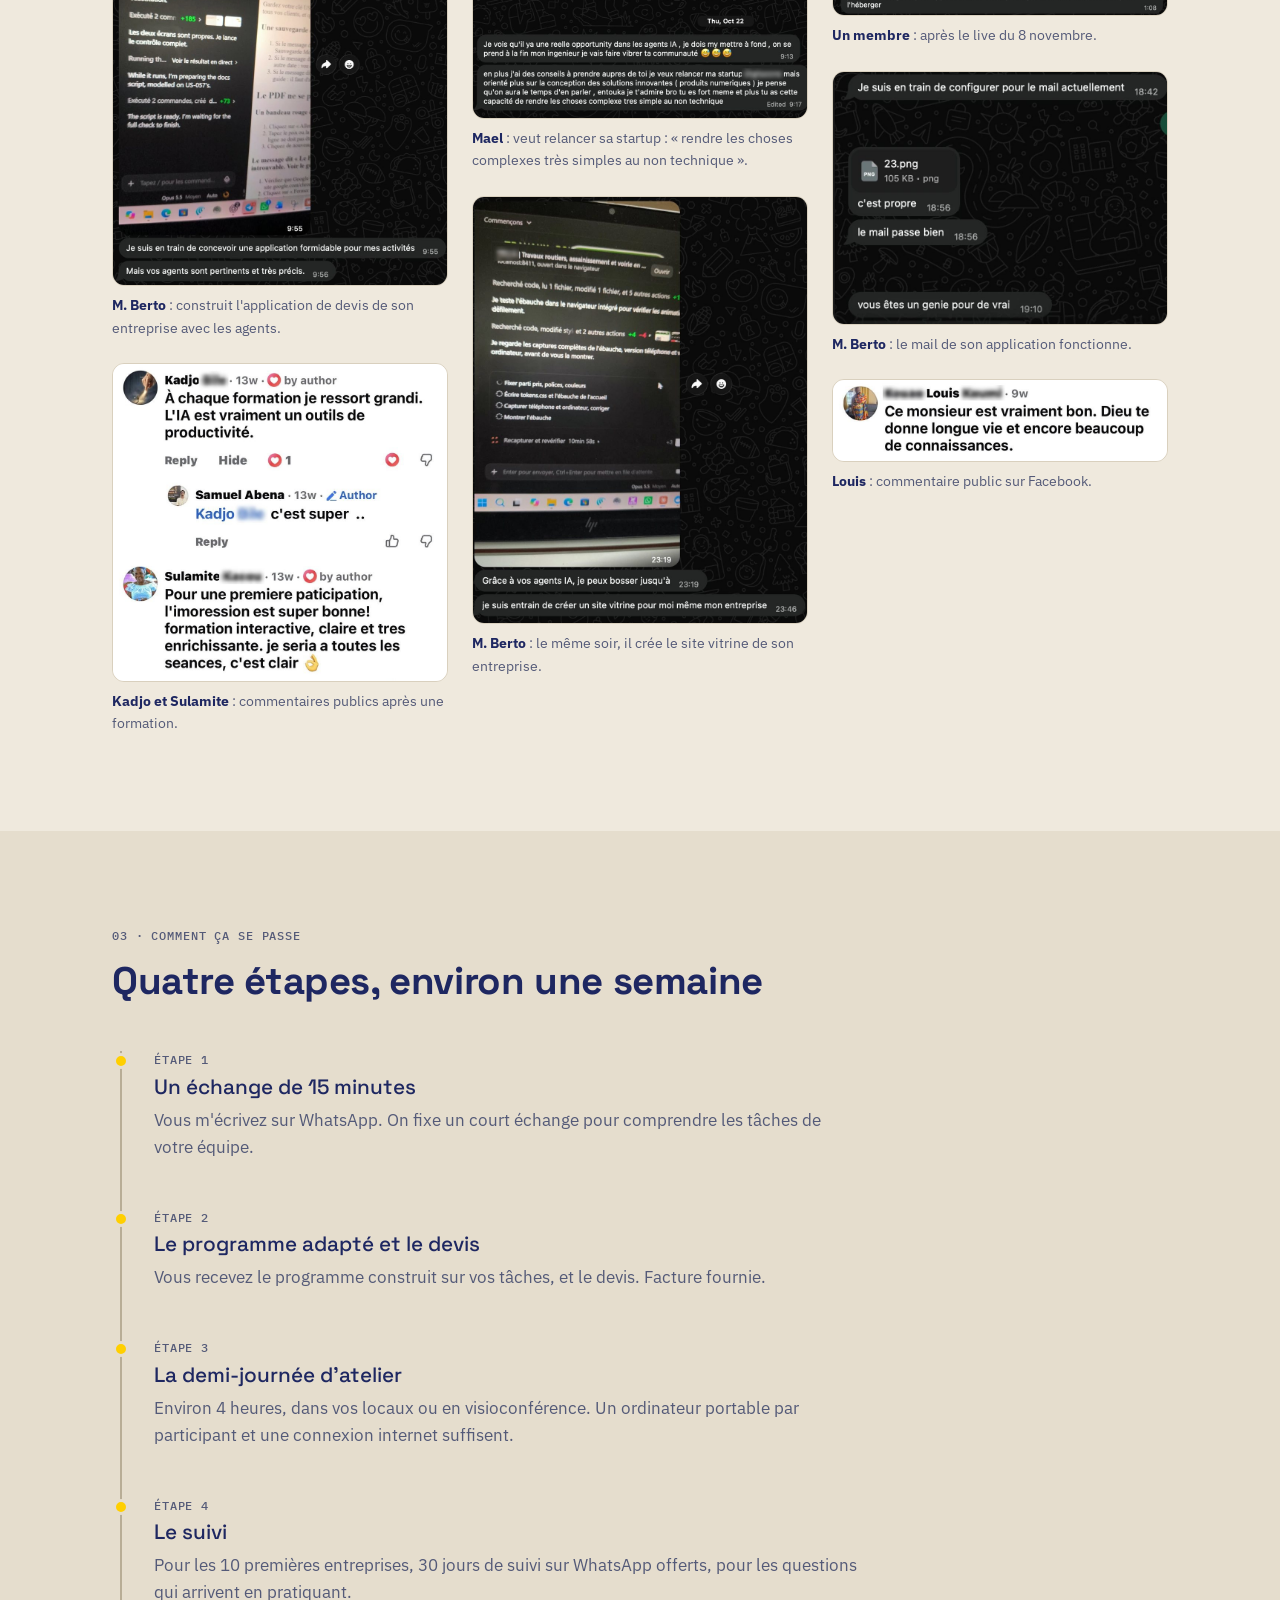
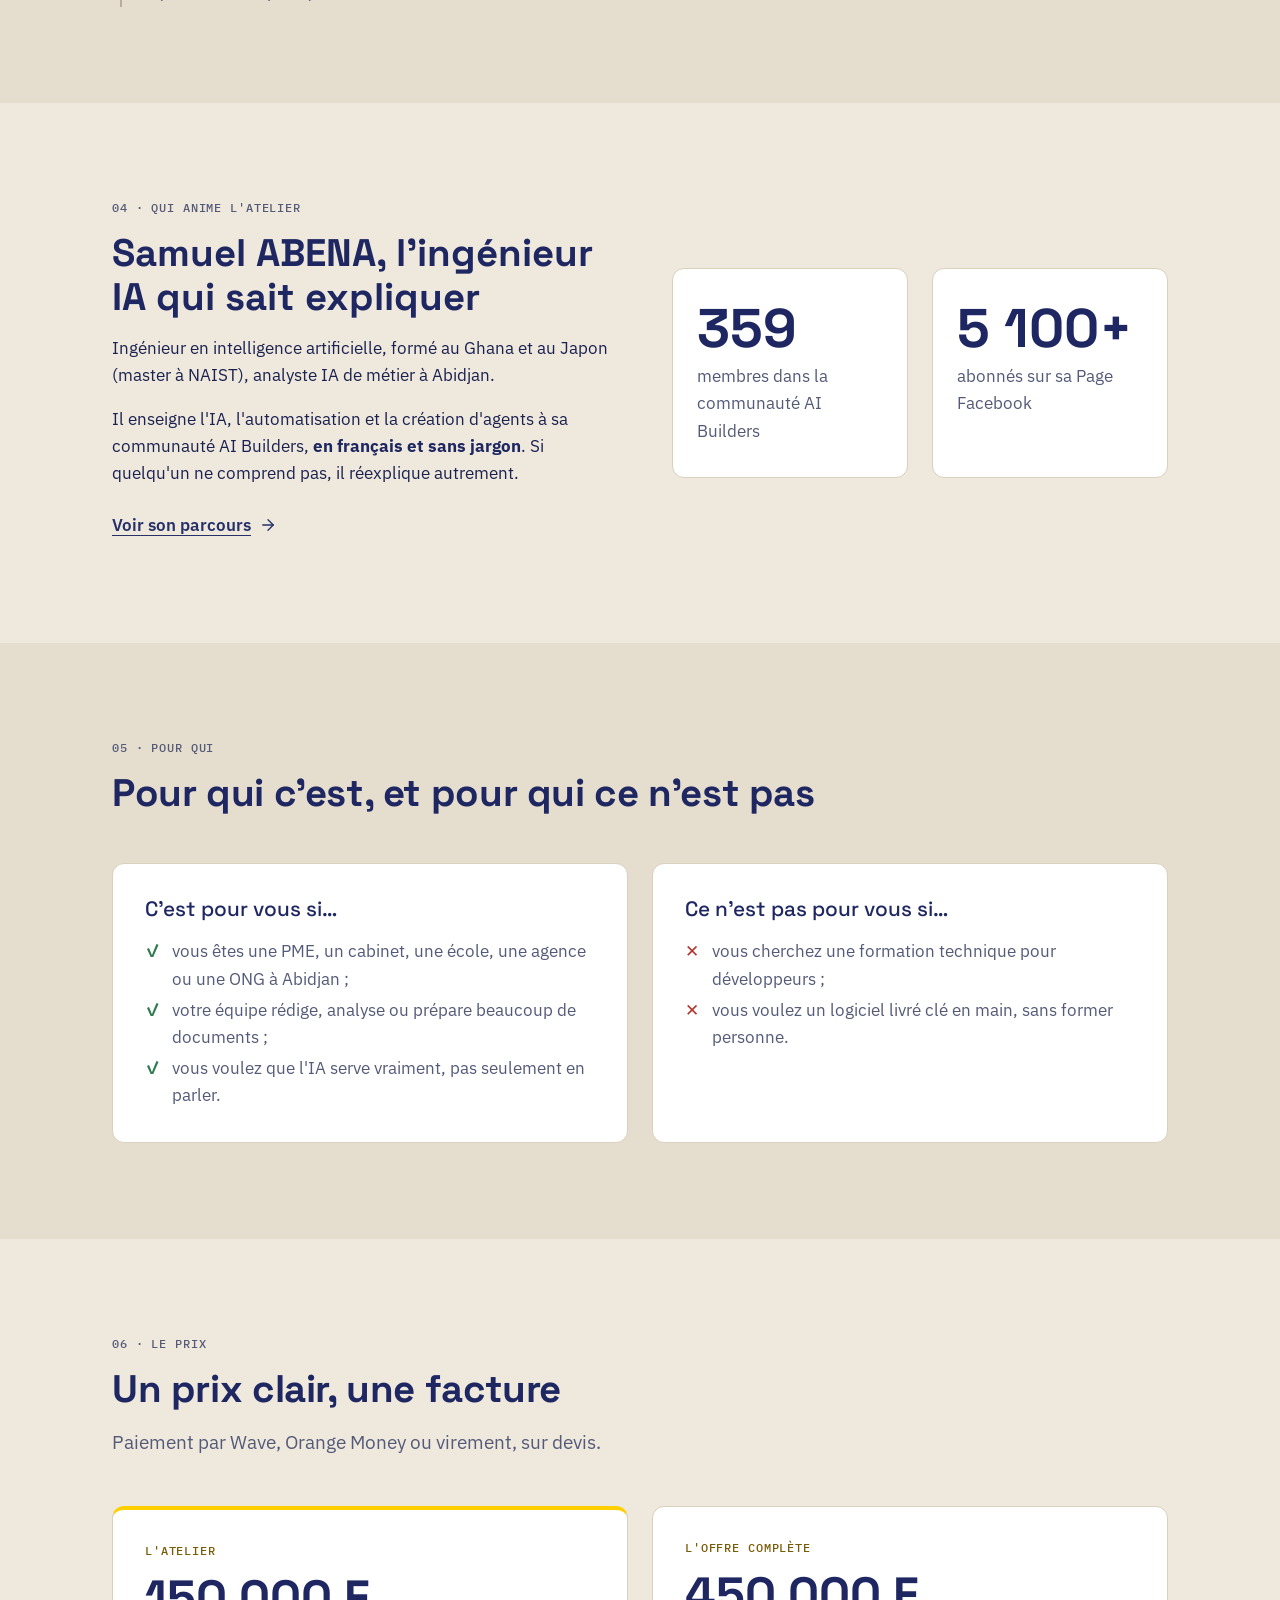
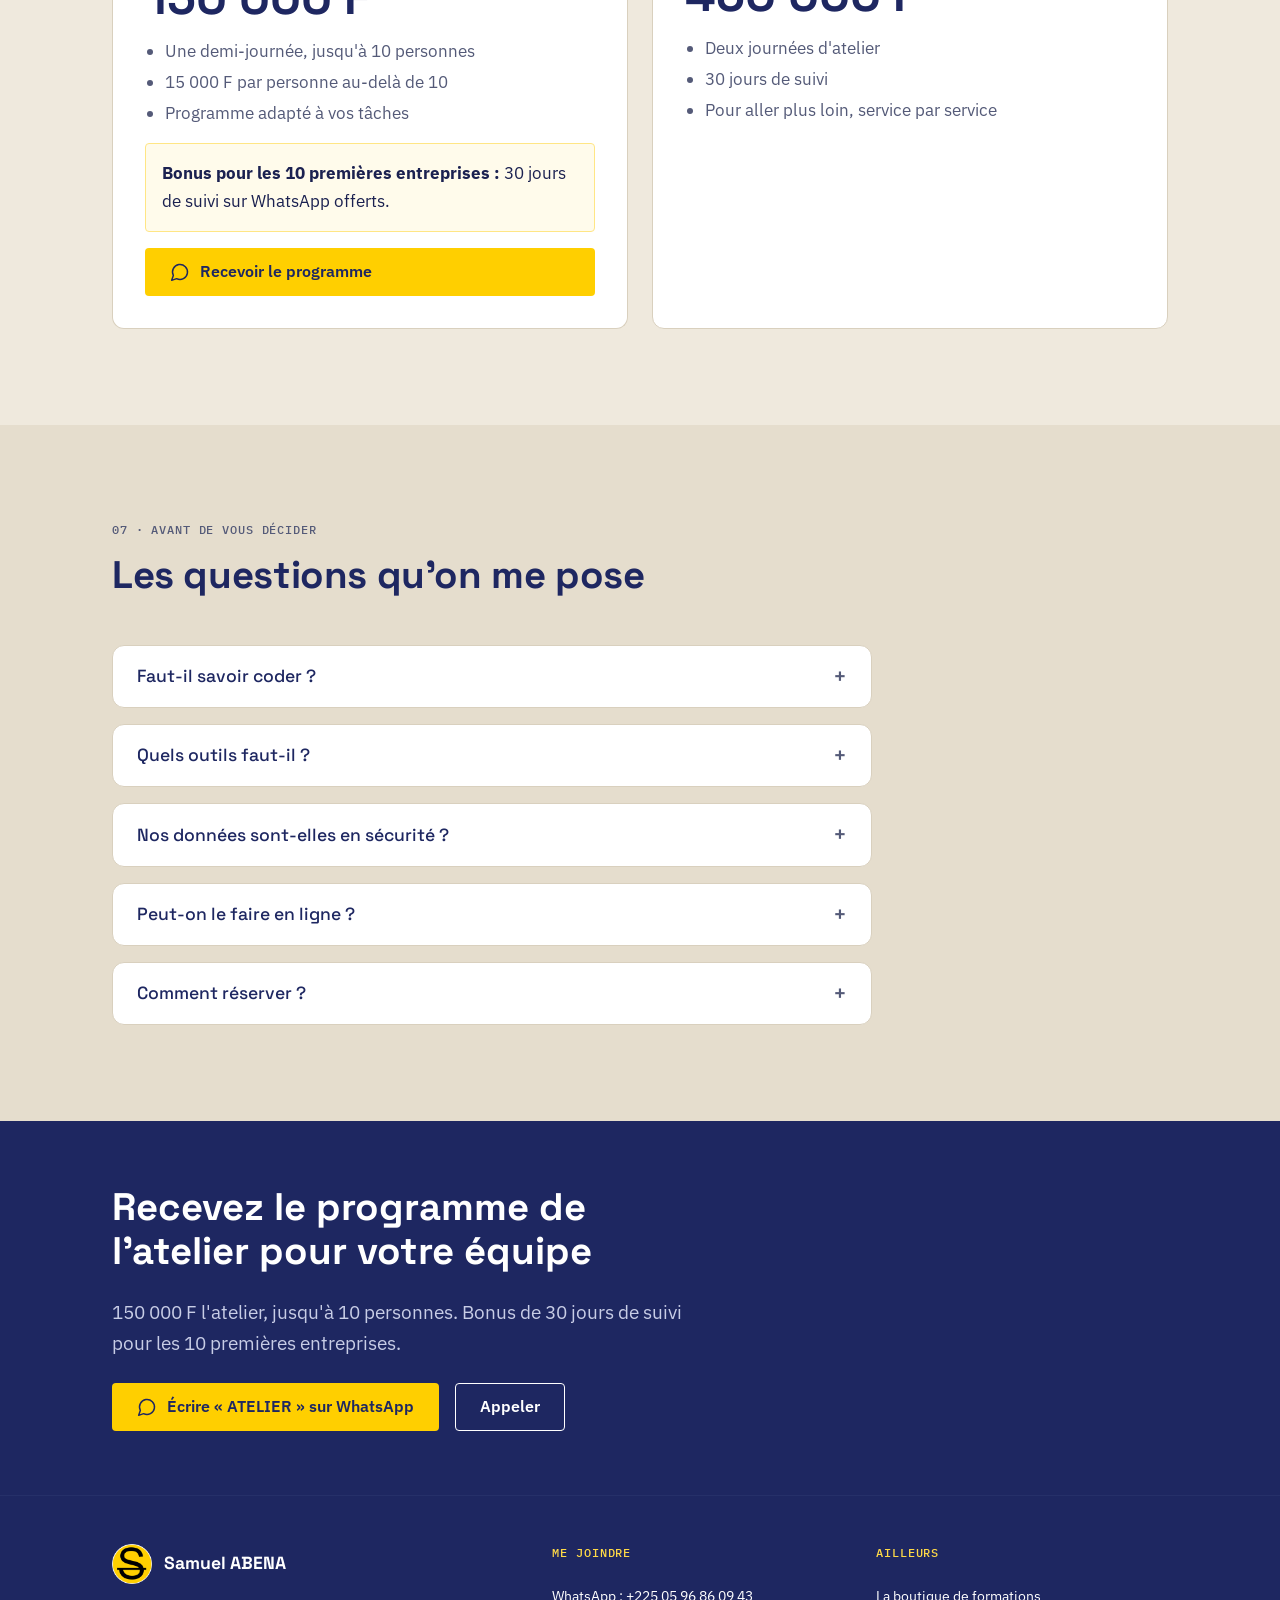
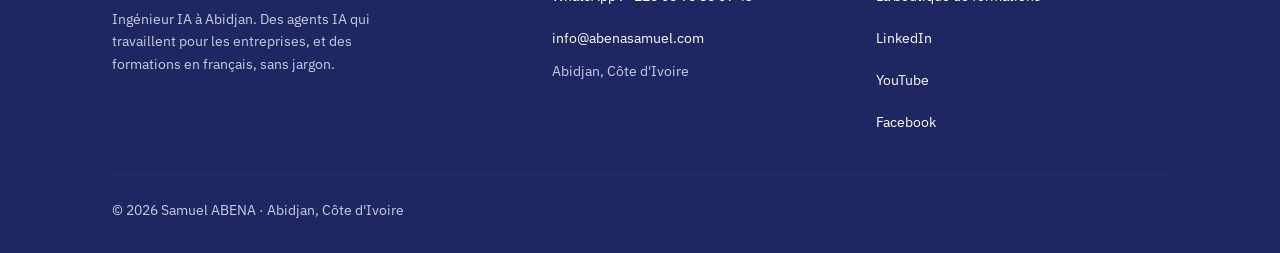
==== commit 7cc45f90: "Accueil refait dans l'esprit de l'Atelier (photo encadrée, chiffres, deux chemins, vrais messages) ;" ====
--- a/atelier.html
+++ b/atelier.html
@@ -16,7 +16,7 @@
 <link rel="preconnect" href="https://fonts.gstatic.com" crossorigin>
 <link rel="stylesheet" href="tokens.css">
 <link rel="stylesheet" href="style.css">
-<link rel="stylesheet" href="atelier.css">
+<link rel="stylesheet" href="vivant.css">
 <script>document.documentElement.classList.add("js")</script>
 <script src="menu.js" defer></script>
 </head>
@@ -35,7 +35,7 @@
 <main id="contenu">
 
 <!-- 1. Haut de page -->
-<section class="bandeau sur-bandeau atelier-haut">
+<section class="bandeau sur-bandeau haut-vivant">
   <div class="conteneur">
     <div>
       <p class="pastille entree">Atelier en entreprise · Abidjan</p>
@@ -248,7 +248,7 @@
     }, { rootMargin: "0px 0px -10% 0px" });
     els.forEach(function (el) { io.observe(el); });
   } else { els.forEach(function (el) { el.classList.add("vu"); }); }
-  var barre = document.querySelector(".barre-mobile"), haut = document.querySelector(".atelier-haut");
+  var barre = document.querySelector(".barre-mobile"), haut = document.querySelector(".haut-vivant");
   if (barre && haut && "IntersectionObserver" in window) {
     new IntersectionObserver(function (e) { barre.classList.toggle("visible", !e[0].isIntersecting); }).observe(haut);
   }
--- a/style.css
+++ b/style.css
@@ -221,5 +221,17 @@
 }
 
 .menu a, .marque span, .menu .btn { white-space: nowrap; }
-@media (min-width: 1100px) { .marque { margin-right: var(--esp-3); } }
-@media (min-width: 1100px) and (max-width: 1279px) { .menu, .menu.ouvert { gap: var(--esp-2); } }
+/* En-tête large : le nom respire, un trait le sépare du menu */
+@media (min-width: 1100px) {
+  .entete .conteneur { gap: var(--esp-5); }
+  .marque { flex-shrink: 0; }
+  .menu { font-size: .95rem; }
+  .menu, .menu.ouvert { gap: var(--esp-3); }
+  .menu a:first-child { position: relative; }
+  .menu::before { content: ""; width: 1.5px; height: 28px; background: var(--bordure-forte); margin-right: var(--esp-1); }
+}
+@media (min-width: 1100px) and (max-width: 1279px) {
+  .entete .conteneur { gap: var(--esp-4); }
+  .menu, .menu.ouvert { gap: 20px; }
+  .menu::before { display: none; }
+}
--- a/vivant.css
+++ b/vivant.css
@@ -0,0 +1,214 @@
+/* Pages vivantes (Accueil, Atelier…) : n'utilisent que les variables de tokens.css */
+
+/* ---------- Haut de page ---------- */
+.haut-vivant { padding: var(--esp-5) 0 var(--esp-6); overflow: hidden; }
+.haut-vivant .conteneur { display: grid; gap: var(--esp-5); align-items: center; }
+@media (min-width: 960px) {
+  .haut-vivant { padding: var(--esp-7) 0; }
+  .haut-vivant .conteneur { grid-template-columns: 1.1fr 1fr; gap: var(--esp-6); }
+}
+.pastille {
+  display: inline-flex; align-items: center; gap: 10px;
+  font: 500 var(--etiquette)/1.3 var(--police-mono); letter-spacing: .07em; text-transform: uppercase;
+  color: var(--accent-300);
+}
+.pastille::before { content: ""; width: 10px; height: 10px; border-radius: 50%; background: var(--action); animation: pouls 2s ease-out infinite; }
+@keyframes pouls { 0% { box-shadow: 0 0 0 0 var(--accent-300); } 70% { box-shadow: 0 0 0 10px transparent; } 100% { box-shadow: 0 0 0 0 transparent; } }
+.haut-vivant h1 {
+  color: var(--bandeau-texte); font-size: var(--titre-1); line-height: 1.04; letter-spacing: -.025em;
+  margin: var(--esp-2) 0 var(--esp-3); max-width: 14ch;
+}
+.haut-vivant h1 em { font-style: normal; color: var(--action); }
+.haut-vivant .chapo { color: var(--bandeau-texte-doux); font-size: var(--texte-grand); max-width: 44ch; margin-bottom: var(--esp-3); }
+.ligne-prix { display: flex; flex-wrap: wrap; align-items: baseline; gap: 4px 12px; margin-bottom: var(--esp-4); color: var(--bandeau-texte-doux); }
+.ligne-prix strong { font: 700 var(--titre-2)/1 var(--police-titre); color: var(--bandeau-texte); }
+.confiance { margin-top: var(--esp-3); color: var(--bandeau-texte-doux); font-size: var(--petit); display: flex; flex-wrap: wrap; gap: 6px 16px; }
+.confiance span { display: inline-flex; align-items: center; gap: 6px; }
+.confiance span::before { content: "✓"; color: var(--accent-300); font-weight: 600; }
+
+/* La photo du live */
+.portrait-live { position: relative; margin: var(--esp-3) var(--esp-1) var(--esp-4); }
+.portrait-live::before {
+  content: ""; position: absolute; width: 140px; height: 140px; border-radius: 50%;
+  background: var(--action); top: -36px; right: -28px;
+}
+.portrait-live::after {
+  content: ""; position: absolute; inset: 18px -14px -14px 18px; border: 1.5px solid var(--encre-400); border-radius: var(--rayon-grand);
+}
+.portrait-live { max-width: 440px; justify-self: center; width: 100%; }
+.portrait-live img { position: relative; z-index: 1; width: 100%; aspect-ratio: 1 / 1; object-fit: cover; border-radius: var(--rayon-grand); }
+.badge-live {
+  position: absolute; z-index: 2; top: 14px; left: 14px;
+  display: inline-flex; align-items: center; gap: 8px; padding: 6px 12px; border-radius: 999px;
+  background: var(--encre-950); color: var(--bandeau-texte);
+  font: 500 var(--etiquette)/1 var(--police-mono); letter-spacing: .07em; text-transform: uppercase;
+}
+.badge-live::before { content: ""; width: 8px; height: 8px; border-radius: 50%; background: var(--erreur); }
+.puce-chiffre {
+  position: absolute; z-index: 2; background: var(--surface); color: var(--texte); border-radius: var(--rayon-grand);
+  padding: 10px 14px; display: grid; line-height: 1.2; font-size: var(--petit); max-width: 200px;
+}
+.puce-chiffre strong { font: 700 1.5rem/1.1 var(--police-titre); color: var(--titre); }
+.puce-1 { left: -12px; bottom: -30px; }
+.puce-2 { right: -12px; top: 22%; }
+@media (max-width: 520px) { .puce-chiffre { max-width: 150px; padding: 8px 10px; } .puce-chiffre strong { font-size: 1.25rem; } .puce-2 { top: auto; bottom: -30px; right: -6px; } .puce-1 { left: -6px; } }
+
+/* ---------- Le constat ---------- */
+.constat { display: grid; gap: var(--esp-4); }
+@media (min-width: 900px) { .constat { grid-template-columns: 1fr 1fr; align-items: end; gap: var(--esp-6); } }
+.grand-titre { font: 700 clamp(2.4rem, 1.6rem + 4vw, 4.4rem)/1.02 var(--police-titre); color: var(--titre); letter-spacing: -.03em; }
+.grand-titre span { display: block; color: var(--accent-700); }
+.douleurs { list-style: none; padding: 0; display: grid; gap: var(--esp-2); }
+.douleurs li { border-top: 1.5px solid var(--bordure-forte); padding-top: var(--esp-2); font-size: var(--texte-grand); color: var(--texte); }
+.douleurs li:last-child { font-weight: 600; color: var(--titre); }
+
+/* ---------- Avant / avec l'atelier ---------- */
+.avant-apres { display: grid; gap: var(--esp-3); }
+.tache { background: var(--surface); border: var(--trait); border-radius: var(--rayon-grand); overflow: hidden; display: grid; }
+.tache h3 { font-size: var(--titre-3); font-weight: 500; padding: var(--esp-3) var(--esp-3) 0; }
+.tache-corps { display: grid; gap: var(--esp-2); padding: var(--esp-2) var(--esp-3) var(--esp-3); }
+@media (min-width: 760px) { .tache-corps { grid-template-columns: 1fr auto 1fr; align-items: stretch; } }
+.colonne { border-radius: var(--rayon-petit); padding: var(--esp-2); }
+.colonne .et { margin-bottom: 4px; }
+.colonne-avant { background: var(--fond-alterne); color: var(--texte-doux); }
+.colonne-apres { background: var(--accent-50); border: 1px solid var(--accent-200); color: var(--texte); }
+.colonne-apres .et { color: var(--accent-800); }
+.fleche { align-self: center; justify-self: center; color: var(--texte-doux); transform: rotate(90deg); }
+@media (min-width: 760px) { .fleche { transform: none; } }
+.fleche svg { width: 24px; height: 24px; display: block; }
+
+/* ---------- Citation en grand ---------- */
+.citation-bandeau { padding: var(--esp-6) 0; }
+.citation-bandeau blockquote { font: 700 clamp(1.7rem, 1.2rem + 2.4vw, 2.8rem)/1.18 var(--police-titre); color: var(--bandeau-texte); letter-spacing: -.015em; max-width: 26ch; }
+.citation-bandeau blockquote::before { content: "«"; display: block; color: var(--action); font-size: 1.8em; line-height: .6; margin-bottom: var(--esp-2); }
+.citation-bandeau figcaption { margin-top: var(--esp-3); color: var(--bandeau-texte-doux); }
+.citation-bandeau figcaption strong { color: var(--accent-300); font-weight: 600; }
+
+/* ---------- Les vraies captures ---------- */
+.captures {
+  display: flex; gap: var(--esp-2); overflow-x: auto; scroll-snap-type: x mandatory;
+  padding: 4px var(--esp-2) var(--esp-3); margin: 0 calc(-1 * var(--esp-2));
+  scrollbar-width: thin;
+}
+.capture { flex: 0 0 82%; scroll-snap-align: start; margin: 0; }
+@media (min-width: 720px) {
+  .captures { display: block; columns: 2; column-gap: var(--esp-3); overflow: visible; padding: 0; margin: 0; }
+  .capture { break-inside: avoid; margin-bottom: var(--esp-3); }
+}
+@media (min-width: 1040px) { .captures { columns: 3; } }
+.capture a { display: block; border-radius: var(--rayon-grand); overflow: hidden; border: var(--trait); background: var(--encre-950); transition: transform var(--duree), border-color var(--duree); }
+.capture a:hover { transform: translateY(-3px); border-color: var(--titre); }
+.capture img { width: 100%; }
+.capture figcaption { margin-top: var(--esp-1); font-size: var(--petit); color: var(--texte-doux); }
+.capture figcaption strong { color: var(--titre); }
+.glisser { font-size: var(--petit); color: var(--texte-doux); margin-bottom: var(--esp-2); }
+@media (min-width: 720px) { .glisser { display: none; } }
+
+/* ---------- Qui anime ---------- */
+.chiffres-clairs { display: grid; gap: var(--esp-3); }
+@media (min-width: 560px) { .chiffres-clairs { grid-template-columns: repeat(2, 1fr); } }
+.chiffres-clairs > div { background: var(--surface); border: var(--trait); border-radius: var(--rayon-grand); padding: var(--esp-4) var(--esp-3); }
+.chiffre-clair { font: 700 clamp(2.5rem, 2rem + 2.4vw, 3.4rem)/1 var(--police-titre); color: var(--titre); }
+.chiffres-clairs p:not(.chiffre-clair) { color: var(--texte-doux); margin-top: var(--esp-1); }
+
+/* ---------- Pour qui, prix, questions ---------- */
+.liste-oui, .liste-non { list-style: none; padding-left: 0 !important; }
+.liste-oui li, .liste-non li { position: relative; padding-left: 1.6em; }
+.liste-oui li::before, .liste-non li::before { position: absolute; left: 0; font-weight: 600; }
+.liste-oui li::before { content: "✓"; color: var(--succes); }
+.liste-non li::before { content: "✕"; color: var(--erreur); }
+.carte .prix { font: 700 clamp(2.25rem, 1.9rem + 1.8vw, 3rem)/1 var(--police-titre); color: var(--titre); }
+.carte .bonus { background: var(--accent-50); border: 1px solid var(--accent-200); border-radius: var(--rayon-petit); padding: var(--esp-2); color: var(--texte); }
+.faq { display: grid; gap: var(--esp-2); max-width: 760px; }
+.faq details { background: var(--surface); border: var(--trait); border-radius: var(--rayon-grand); padding: 0 var(--esp-3); }
+.faq summary { min-height: 56px; display: flex; align-items: center; cursor: pointer; font: 500 1.1rem/1.3 var(--police-titre); color: var(--titre); list-style: none; padding: var(--esp-2) 0; }
+.faq summary::-webkit-details-marker { display: none; }
+.faq summary::after { content: "+"; margin-left: auto; padding-left: var(--esp-2); font-size: 1.4rem; color: var(--texte-doux); }
+.faq details[open] summary::after { content: "–"; }
+.faq details p { color: var(--texte-doux); padding-bottom: var(--esp-3); }
+
+/* ---------- Barre WhatsApp fixe sur téléphone ---------- */
+.barre-mobile {
+  position: fixed; left: 0; right: 0; bottom: 0; z-index: 9; padding: 10px var(--esp-2) calc(10px + env(safe-area-inset-bottom));
+  background: var(--surface); border-top: var(--trait); display: flex; align-items: center; gap: var(--esp-2);
+  transform: translateY(110%); transition: transform 250ms ease;
+}
+.barre-mobile.visible { transform: none; }
+.barre-mobile p { font-size: var(--petit); line-height: 1.25; color: var(--texte-doux); }
+.barre-mobile p strong { display: block; color: var(--titre); font-family: var(--police-titre); font-size: 1.05rem; }
+.barre-mobile .btn { margin-left: auto; padding: 0 var(--esp-2); }
+@media (min-width: 900px) { .barre-mobile { display: none; } }
+@media (max-width: 899px) { body { padding-bottom: 76px; } }
+
+/* ---------- Mouvement ---------- */
+.js .revele { opacity: 0; transform: translateY(18px); transition: opacity 600ms ease, transform 600ms ease; }
+.js .revele.vu { opacity: 1; transform: none; }
+.haut-vivant .entree { animation: entree 700ms ease both; }
+.haut-vivant .entree-2 { animation-delay: 120ms; }
+.haut-vivant .entree-3 { animation-delay: 240ms; }
+@keyframes entree { from { opacity: 0; transform: translateY(16px); } to { opacity: 1; transform: none; } }
+@media (prefers-reduced-motion: reduce) {
+  .js .revele { opacity: 1; transform: none; }
+  .haut-vivant .entree, .pastille::before { animation: none; }
+  .barre-mobile { transition: none; }
+}
+
+/* ======================= Accueil ======================= */
+/* Portrait NAIST : format vertical */
+.portrait-naist { max-width: 400px; }
+.portrait-naist img { aspect-ratio: 4 / 5; object-position: center 25%; }
+.badge-calme::before { background: var(--action); }
+
+/* Ce qui me distingue */
+.sous-grand-titre { margin: var(--esp-3) 0 var(--esp-2); color: var(--texte-doux); font-size: var(--texte-grand); max-width: 46ch; }
+.regles-num { counter-reset: regle; }
+.regles-num li { counter-increment: regle; position: relative; padding-left: 3.2rem; font-weight: 400 !important; color: var(--texte) !important; }
+.regles-num li::before {
+  content: "0" counter(regle); position: absolute; left: 0; top: var(--esp-2);
+  font: 700 1.5rem/1 var(--police-titre); color: var(--accent-700);
+}
+.regles-num li strong { color: var(--titre); font-weight: 600; }
+
+/* Deux chemins */
+.deux-chemins { display: grid; gap: var(--esp-3); }
+@media (min-width: 900px) { .deux-chemins { grid-template-columns: 1.15fr 1fr; align-items: stretch; } }
+.chemin { background: var(--surface); border: var(--trait); border-radius: var(--rayon-grand); padding: var(--esp-4) var(--esp-3); display: flex; flex-direction: column; gap: var(--esp-2); }
+@media (min-width: 900px) { .chemin { padding: var(--esp-5) var(--esp-4); } }
+.chemin h3 { font-size: var(--titre-2); line-height: 1.12; letter-spacing: -.015em; max-width: 18ch; }
+.chemin-liste { list-style: none; padding: 0 !important; margin: var(--esp-1) 0 var(--esp-2); }
+.chemin-liste li { border-top: 1.5px solid var(--bordure-forte); }
+.chemin-liste li:last-child { border-bottom: 1.5px solid var(--bordure-forte); }
+.chemin-liste a { display: flex; align-items: center; gap: var(--esp-2); padding: var(--esp-2) 0; text-decoration: none; color: var(--texte-doux); }
+.chemin-liste a span { display: grid; gap: 2px; }
+.chemin-liste a strong { font: 500 1.15rem/1.3 var(--police-titre); color: var(--titre); }
+.chemin-liste a svg { width: 22px; height: 22px; flex-shrink: 0; margin-left: auto; transition: transform var(--duree); color: var(--titre); }
+.chemin-liste a:hover svg { transform: translateX(4px); }
+.chemin-fonce { background: var(--bandeau); border-color: var(--bandeau); color: var(--bandeau-texte-doux); }
+.chemin-fonce .et { color: var(--accent-300); }
+.chemin-fonce h3, .chemin-fonce .chemin-liste a strong, .chemin-fonce .chemin-liste a svg { color: var(--bandeau-texte); }
+.chemin-fonce .chemin-liste a { color: var(--bandeau-texte-doux); }
+.chemin-fonce .chemin-liste li { border-color: var(--encre-600); }
+.chemin-vedette {
+  margin-top: auto; display: grid; gap: 4px; padding: var(--esp-3); border-radius: var(--rayon-grand);
+  background: var(--action); color: var(--encre-950); text-decoration: none; transition: transform var(--duree);
+}
+.chemin-vedette:hover { transform: translateY(-3px); }
+.chemin-vedette .et { color: var(--encre-800); }
+.chemin-vedette strong { font: 700 1.4rem/1.15 var(--police-titre); }
+.chemin-vedette span:last-child { display: inline-flex; align-items: center; gap: 8px; font-weight: 600; }
+.chemin-vedette svg { width: 20px; height: 20px; }
+.chemin .btn-second { margin-top: auto; align-self: flex-start; }
+
+/* Les chiffres en très grand */
+.chiffres-grands { padding: var(--esp-6) 0; }
+.chiffres-grands .conteneur { display: grid; gap: var(--esp-4); }
+@media (min-width: 760px) { .chiffres-grands .conteneur { grid-template-columns: repeat(3, 1fr); } }
+.chiffres-grands .conteneur > div { border-top: 3px solid var(--action); padding-top: var(--esp-2); color: var(--bandeau-texte-doux); }
+.chiffre-geant { font: 700 clamp(3.2rem, 2.4rem + 4vw, 5.5rem)/1 var(--police-titre); color: var(--bandeau-texte); letter-spacing: -.03em; margin-bottom: var(--esp-1); }
+
+/* Captures : sur grand écran, une rangée de colonnes */
+@media (min-width: 1040px) { .captures-accueil { columns: 3; } }
+@media (min-width: 900px) {
+  .constat:has(.regles-num) { grid-template-columns: 1.15fr 1fr; align-items: center; }
+  .constat:has(.regles-num) .grand-titre { font-size: clamp(2.6rem, 1.6rem + 2.6vw, 3.8rem); }
+}
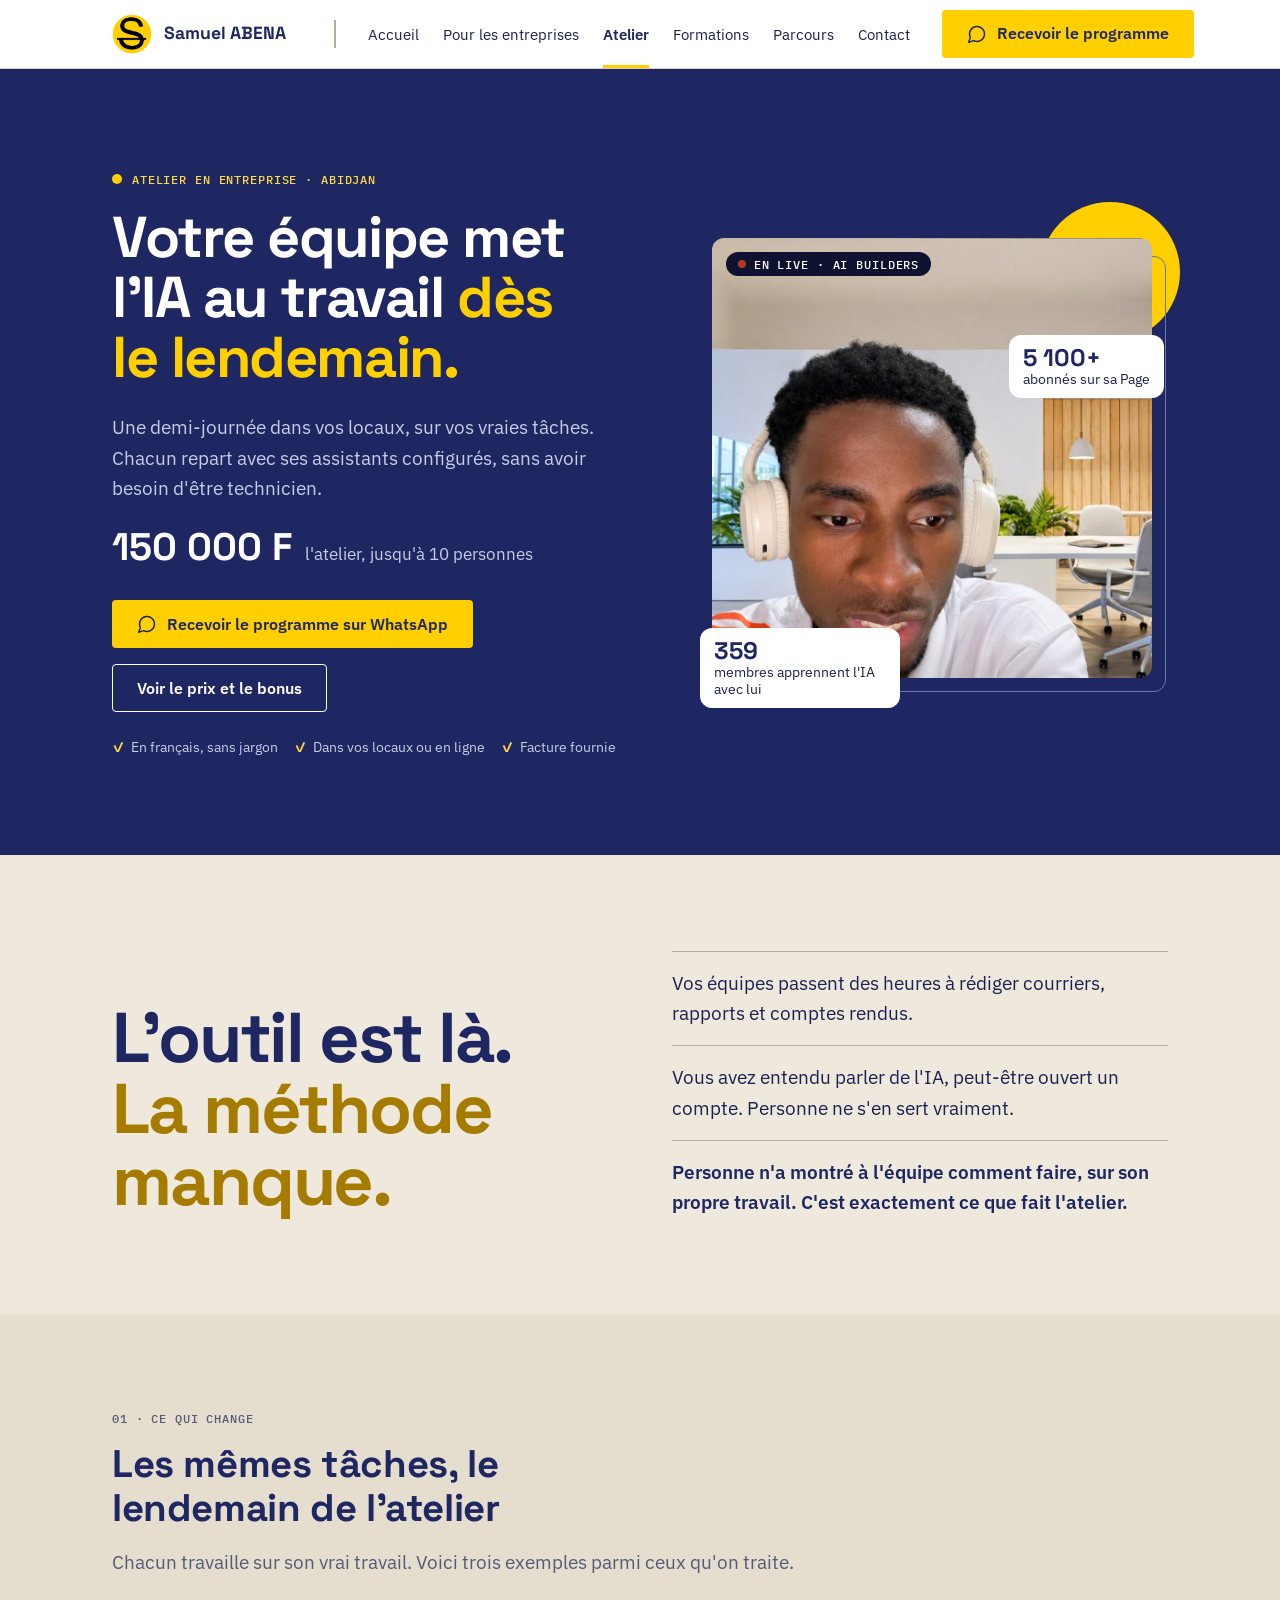
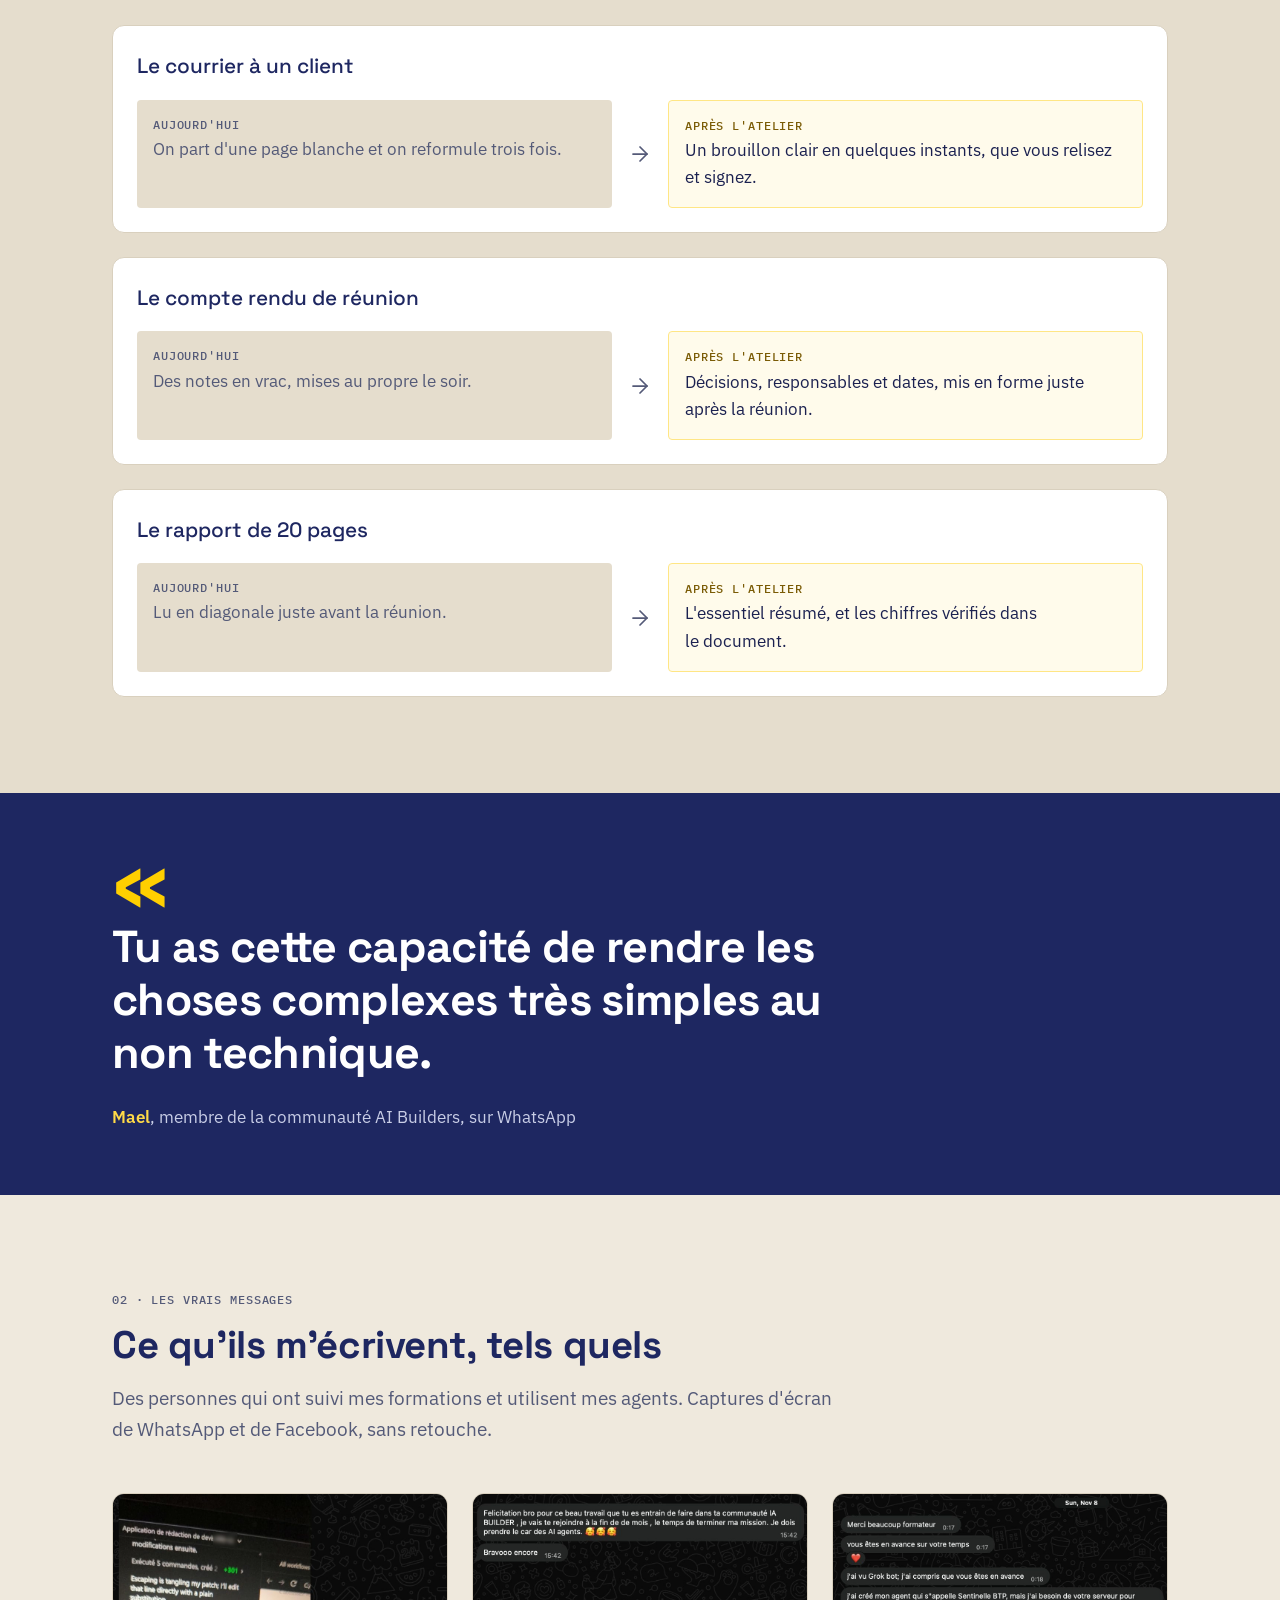
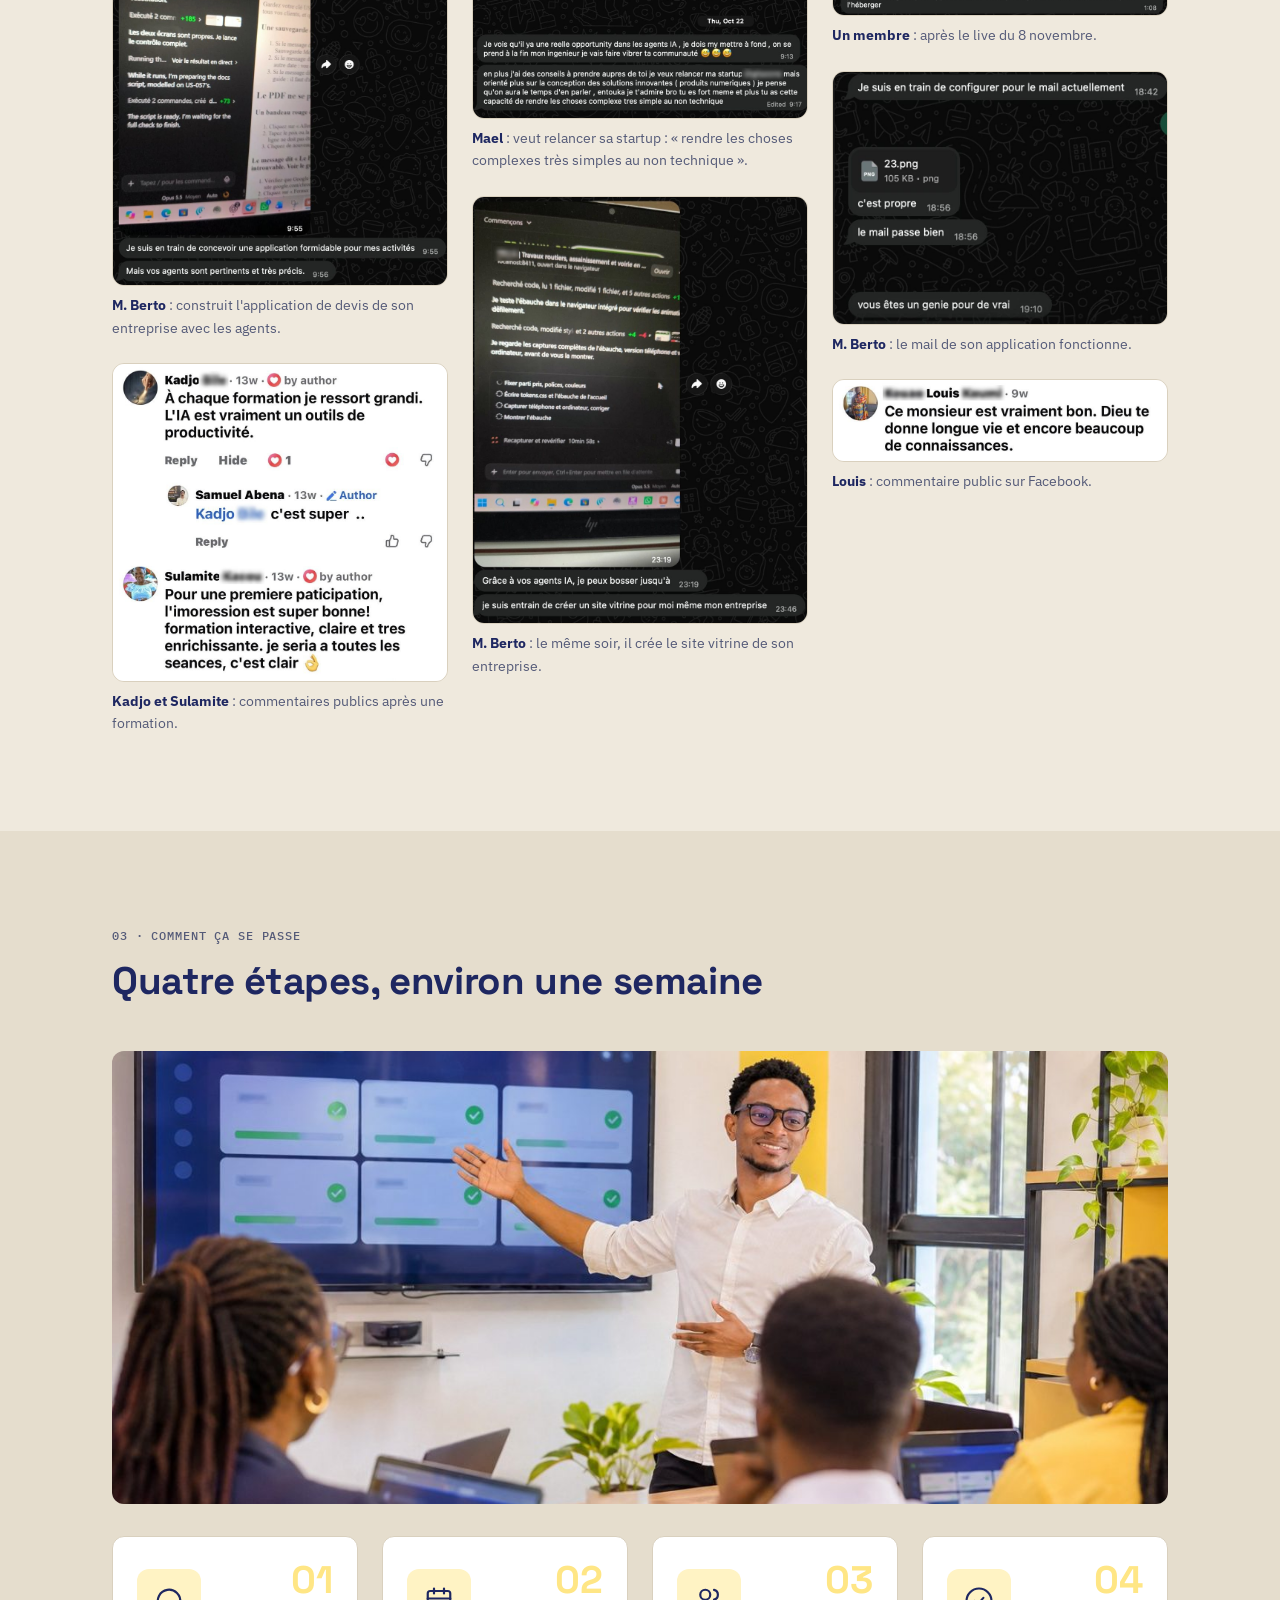
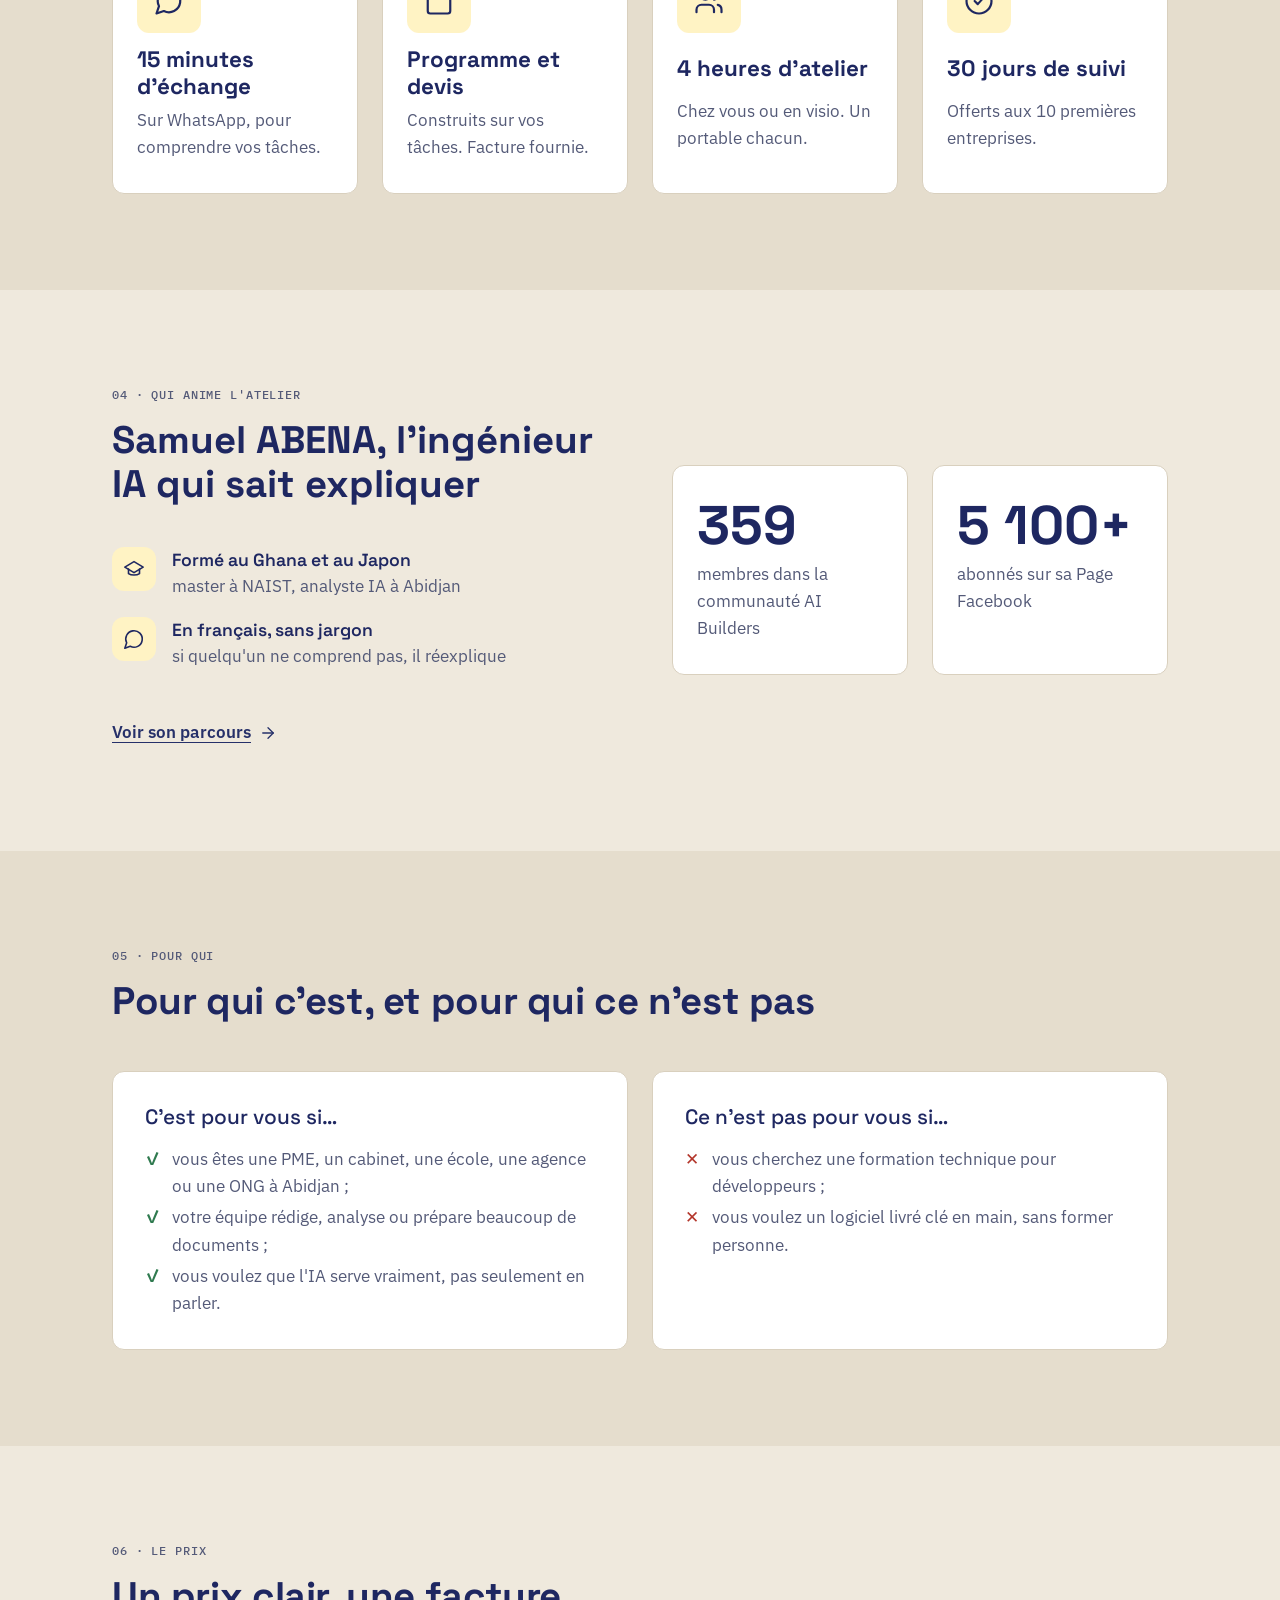
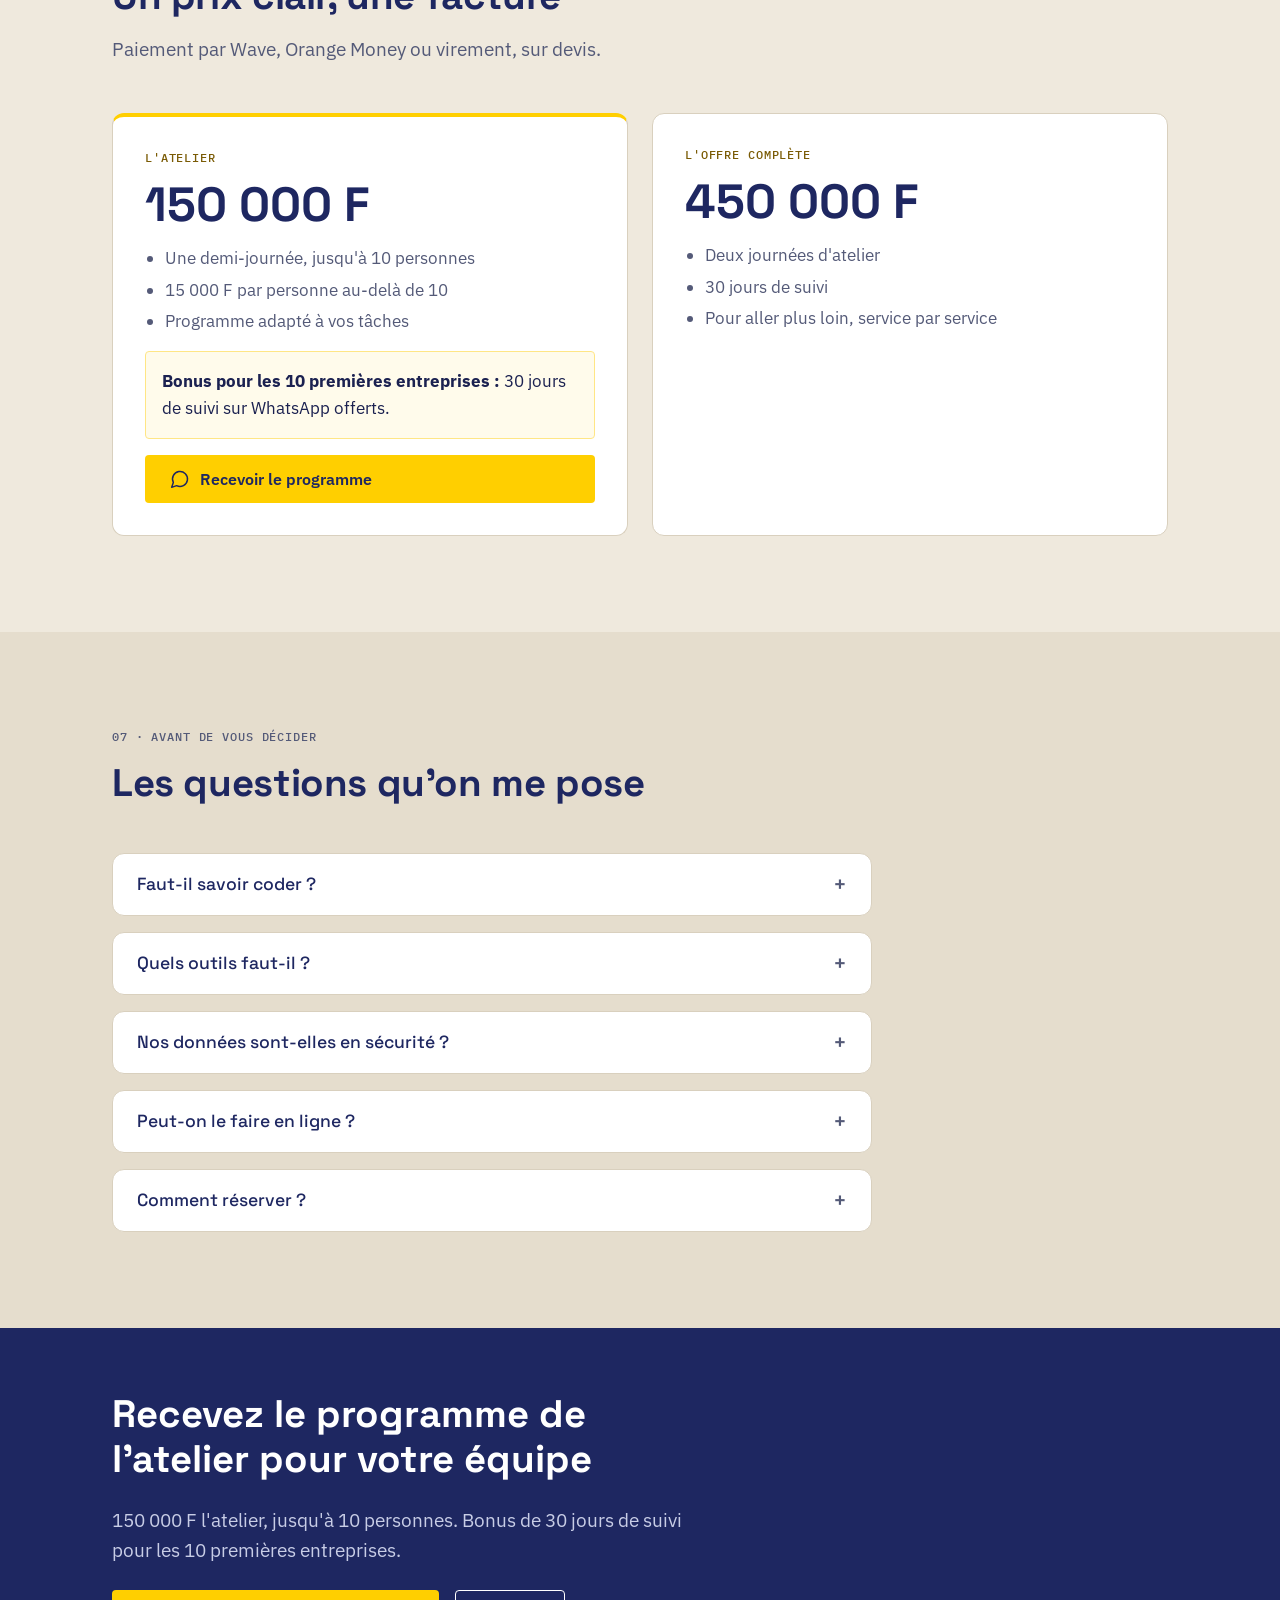
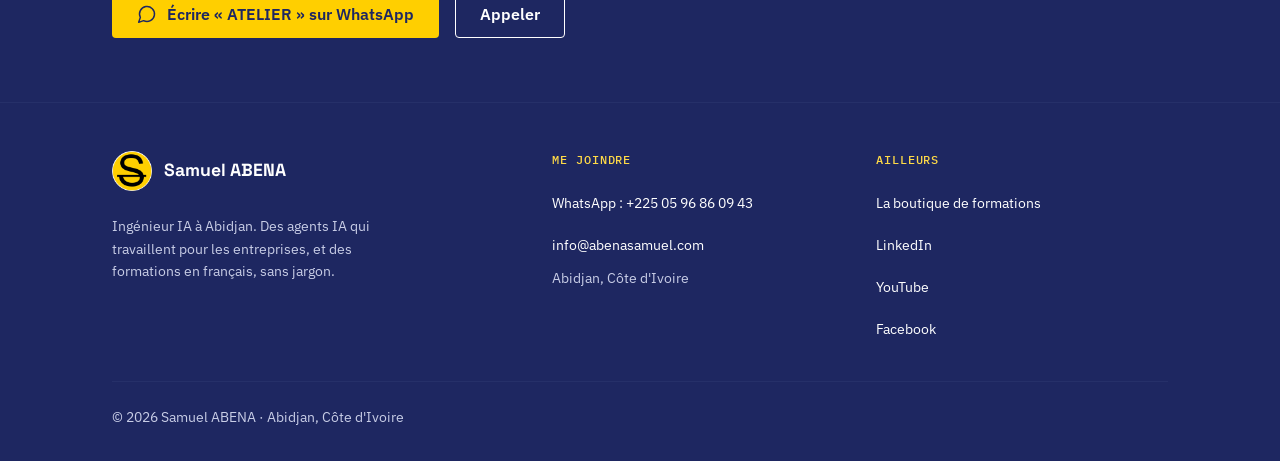
==== commit 4e1ad8b3: "Refonte visuelle : images Chariow pour les formations, 3 photos générées (bureau, portrait, formatio" ====
--- a/atelier.html
+++ b/atelier.html
@@ -121,12 +121,15 @@
       <p class="et">03 · Comment ça se passe</p>
       <h2>Quatre étapes, environ une semaine</h2>
     </div>
-    <ol class="frise revele">
-      <li><p class="et">Étape 1</p><h3>Un échange de 15 minutes</h3><p>Vous m'écrivez sur WhatsApp. On fixe un court échange pour comprendre les tâches de votre équipe.</p></li>
-      <li><p class="et">Étape 2</p><h3>Le programme adapté et le devis</h3><p>Vous recevez le programme construit sur vos tâches, et le devis. Facture fournie.</p></li>
-      <li><p class="et">Étape 3</p><h3>La demi-journée d'atelier</h3><p>Environ 4 heures, dans vos locaux ou en visioconférence. Un ordinateur portable par participant et une connexion internet suffisent.</p></li>
-      <li><p class="et">Étape 4</p><h3>Le suivi</h3><p>Pour les 10 premières entreprises, 30 jours de suivi sur WhatsApp offerts, pour les questions qui arrivent en pratiquant.</p></li>
-    </ol>
+    <div class="deroule">
+      <figure class="photo-atelier revele"><img src="images/samuel-formation.jpg" alt="Samuel ABENA explique devant un écran à un petit groupe (illustration)" width="1200" height="800" loading="lazy"></figure>
+      <ol class="marches marches-4">
+        <li class="revele"><span class="ico ico-grand"><svg viewBox="0 0 24 24" fill="none" stroke="currentColor" stroke-width="1.75" stroke-linecap="round" stroke-linejoin="round" aria-hidden="true"><path d="M7.9 20A9 9 0 1 0 4 16.1L2 22Z"/></svg></span><span class="marche-num">01</span><strong>15 minutes d'échange</strong><span>Sur WhatsApp, pour comprendre vos tâches.</span></li>
+        <li class="revele"><span class="ico ico-grand"><svg viewBox="0 0 24 24" fill="none" stroke="currentColor" stroke-width="1.75" stroke-linecap="round" stroke-linejoin="round" aria-hidden="true"><rect x="3" y="4" width="18" height="18" rx="2"/><path d="M16 2v4M8 2v4M3 10h18"/></svg></span><span class="marche-num">02</span><strong>Programme et devis</strong><span>Construits sur vos tâches. Facture fournie.</span></li>
+        <li class="revele"><span class="ico ico-grand"><svg viewBox="0 0 24 24" fill="none" stroke="currentColor" stroke-width="1.75" stroke-linecap="round" stroke-linejoin="round" aria-hidden="true"><path d="M16 21v-2a4 4 0 0 0-4-4H6a4 4 0 0 0-4 4v2"/><circle cx="9" cy="7" r="4"/><path d="M22 21v-2a4 4 0 0 0-3-3.9"/><path d="M16 3.1a4 4 0 0 1 0 7.8"/></svg></span><span class="marche-num">03</span><strong>4 heures d'atelier</strong><span>Chez vous ou en visio. Un portable chacun.</span></li>
+        <li class="revele"><span class="ico ico-grand"><svg viewBox="0 0 24 24" fill="none" stroke="currentColor" stroke-width="1.75" stroke-linecap="round" stroke-linejoin="round" aria-hidden="true"><circle cx="12" cy="12" r="10"/><path d="m8.5 12 2.5 2.5 4.5-5"/></svg></span><span class="marche-num">04</span><strong>30 jours de suivi</strong><span>Offerts aux 10 premières entreprises.</span></li>
+      </ol>
+    </div>
   </div>
 </section>
 
@@ -136,8 +139,10 @@
     <div class="texte-long revele">
       <p class="et">04 · Qui anime l'atelier</p>
       <h2>Samuel ABENA, l'ingénieur IA qui sait expliquer</h2>
-      <p>Ingénieur en intelligence artificielle, formé au Ghana et au Japon (master à NAIST), analyste IA de métier à Abidjan.</p>
-      <p>Il enseigne l'IA, l'automatisation et la création d'agents à sa communauté AI Builders, <strong>en français et sans jargon</strong>. Si quelqu'un ne comprend pas, il réexplique autrement.</p>
+      <ul class="faits">
+        <li><span class="ico"><svg viewBox="0 0 24 24" fill="none" stroke="currentColor" stroke-width="1.75" stroke-linecap="round" stroke-linejoin="round" aria-hidden="true"><path d="M22 10 12 4 2 10l10 6 10-6Z"/><path d="M6 12v5c3 2 9 2 12 0v-5"/></svg></span><span><strong>Formé au Ghana et au Japon</strong>master à NAIST, analyste IA à Abidjan</span></li>
+        <li><span class="ico"><svg viewBox="0 0 24 24" fill="none" stroke="currentColor" stroke-width="1.75" stroke-linecap="round" stroke-linejoin="round" aria-hidden="true"><path d="M7.9 20A9 9 0 1 0 4 16.1L2 22Z"/></svg></span><span><strong>En français, sans jargon</strong>si quelqu'un ne comprend pas, il réexplique</span></li>
+      </ul>
       <p><a class="lien-fleche" href="parcours.html">Voir son parcours <svg viewBox="0 0 24 24" fill="none" stroke="currentColor" stroke-width="1.75" stroke-linecap="round" stroke-linejoin="round" aria-hidden="true"><path d="M5 12h14"/><path d="m12 5 7 7-7 7"/></svg></a></p>
     </div>
     <div class="chiffres-clairs revele">
--- a/vivant.css
+++ b/vivant.css
@@ -209,6 +209,168 @@
 /* Captures : sur grand écran, une rangée de colonnes */
 @media (min-width: 1040px) { .captures-accueil { columns: 3; } }
 @media (min-width: 900px) {
-  .constat:has(.regles-num) { grid-template-columns: 1.15fr 1fr; align-items: center; }
-  .constat:has(.regles-num) .grand-titre { font-size: clamp(2.6rem, 1.6rem + 2.6vw, 3.8rem); }
-}
+  .constat:has(.regles-num), .constat:has(.faits) { grid-template-columns: 1.15fr 1fr; align-items: center; }
+  .constat:has(.regles-num) .grand-titre, .constat:has(.faits) .grand-titre { font-size: clamp(2.6rem, 1.6rem + 2.6vw, 3.8rem); }
+}
+
+/* ======================= Entreprises ======================= */
+/* Scène du haut : un département au travail */
+.scene-cadre { position: relative; justify-self: center; width: 100%; max-width: 440px; margin: var(--esp-3) var(--esp-1) var(--esp-2); }
+.scene-cadre::before { content: ""; position: absolute; width: 140px; height: 140px; border-radius: 50%; background: var(--action); top: -40px; right: -32px; }
+.scene-cadre::after { content: ""; position: absolute; inset: 18px -14px -14px 18px; border: 1.5px solid var(--encre-400); border-radius: var(--rayon-grand); }
+.scene-box {
+  position: relative; z-index: 1;
+  background: var(--surface); color: var(--texte); border-radius: var(--rayon-grand); padding: var(--esp-3);
+  display: grid; gap: var(--esp-2);
+}
+.scene-tete { display: flex; align-items: center; gap: 8px; font: 500 var(--etiquette)/1 var(--police-mono); letter-spacing: .07em; text-transform: uppercase; color: var(--texte-doux); }
+.scene-point { width: 8px; height: 8px; border-radius: 50%; background: var(--succes); }
+.scene-objectif { display: grid; gap: 4px; font: 500 1.15rem/1.3 var(--police-titre); color: var(--titre); }
+.scene-taches { list-style: none; padding: 0; display: grid; gap: 6px; counter-reset: t; }
+.scene-taches li { display: flex; align-items: center; gap: var(--esp-1); padding: 10px 12px; border-radius: var(--rayon-petit); background: var(--fond-alterne); font-size: var(--petit); }
+.scene-taches li span { flex: 1; }
+.scene-taches b { font: 500 var(--etiquette)/1 var(--police-mono); text-transform: uppercase; letter-spacing: .05em; padding: 5px 8px; border-radius: 999px; background: var(--accent-100); color: var(--accent-900); white-space: nowrap; }
+.scene-taches b.ok { background: transparent; color: var(--succes); padding-right: 0; }
+.scene-taches b.ok::before { content: "✓ "; }
+.scene-taches li.attente { background: var(--accent-50); border: 1px solid var(--accent-200); }
+.scene-bas { display: flex; align-items: center; justify-content: space-between; gap: var(--esp-1); font-size: var(--petit); color: var(--texte-doux); }
+.scene-bouton { background: var(--action); color: var(--encre-950); font-weight: 600; padding: 10px 18px; border-radius: var(--rayon-petit); }
+.js .scene-taches li { animation: tache-arrive 500ms ease both; }
+.scene-taches li:nth-child(2) { animation-delay: 350ms; }
+.scene-taches li:nth-child(3) { animation-delay: 700ms; }
+.scene-taches li:nth-child(4) { animation-delay: 1050ms; }
+@keyframes tache-arrive { from { opacity: 0; transform: translateX(-10px); } to { opacity: 1; transform: none; } }
+.js .scene-bouton { animation: bouton-pouls 2.4s ease-in-out 1.6s infinite; }
+@keyframes bouton-pouls { 0%, 100% { box-shadow: 0 0 0 0 var(--accent-300); } 50% { box-shadow: 0 0 0 6px transparent; } }
+@media (prefers-reduced-motion: reduce) { .js .scene-taches li, .js .scene-bouton { animation: none; } }
+
+/* L'équipe d'un département, en étiquettes */
+.equipe { list-style: none; padding: 0 !important; display: flex; flex-wrap: wrap; gap: 8px; margin: var(--esp-1) 0 var(--esp-2); }
+.equipe li { font-size: var(--petit); line-height: 1.35; padding: 8px 12px; border-radius: var(--rayon-petit); background: var(--fond-alterne); color: var(--texte); }
+.chemin-fonce .equipe li { background: var(--encre-700); color: var(--bandeau-texte); }
+.chemin > p:not(.et) { color: var(--texte-doux); }
+.chemin-fonce > p:not(.et) { color: var(--bandeau-texte-doux); }
+
+/* Agent Gate en quatre temps */
+.section-gate { padding: var(--esp-6) 0; }
+.section-gate .tete-section p:not(.et) { color: var(--bandeau-texte-doux); }
+.section-gate .et { color: var(--accent-300); }
+.gate-etapes { list-style: none; padding: 0; display: grid; gap: var(--esp-3); margin: var(--esp-4) 0; }
+@media (min-width: 760px) { .gate-etapes { grid-template-columns: repeat(4, 1fr); } }
+.gate-etapes li { border-top: 3px solid var(--action); padding-top: var(--esp-2); color: var(--bandeau-texte-doux); display: grid; gap: 4px; }
+.gate-etapes span { font: 500 var(--etiquette)/1 var(--police-mono); color: var(--accent-300); }
+.gate-etapes strong { font: 700 clamp(1.8rem, 1.4rem + 1.4vw, 2.4rem)/1.1 var(--police-titre); color: var(--bandeau-texte); }
+
+/* Former vos équipes */
+.former { display: grid; gap: var(--esp-4); }
+@media (min-width: 900px) { .former { grid-template-columns: 1.1fr 1fr; align-items: center; gap: var(--esp-6); } }
+.former .chemin-vedette { padding: var(--esp-4); }
+.former .chemin-vedette strong { font-size: clamp(1.5rem, 1.2rem + 1vw, 2rem); }
+
+/* Sur quoi ça repose */
+.repose { display: grid; gap: var(--esp-5); align-items: center; }
+@media (min-width: 900px) { .repose { grid-template-columns: .9fr 1.1fr; gap: var(--esp-6); } }
+.portrait-ceremonie { margin: 0 var(--esp-2) var(--esp-2) 0; max-width: 440px; justify-self: center; }
+.portrait-ceremonie::before { display: none; }
+.portrait-ceremonie img { aspect-ratio: 4 / 5; object-position: center 40%; }
+.repose h2 { margin: var(--esp-1) 0 var(--esp-3); }
+.repose-liste li { font-size: 1rem !important; color: var(--texte-doux) !important; font-weight: 400 !important; }
+.repose-liste li strong { display: block; color: var(--titre); font: 500 1.15rem/1.3 var(--police-titre); margin-bottom: 4px; }
+.haut-vivant h1.h1-large { max-width: 18ch; }
+.section-gate h2 { color: var(--bandeau-texte); }
+
+/* ======================= Icônes ======================= */
+.ico { flex-shrink: 0; width: 44px; height: 44px; border-radius: var(--rayon-grand); display: inline-grid; place-items: center; background: var(--accent-100); color: var(--encre-800); }
+.ico svg { width: 22px; height: 22px; }
+.ico-grand { width: 64px; height: 64px; }
+.ico-grand svg { width: 30px; height: 30px; }
+.sur-bandeau .ico, .chemin-fonce .ico { background: var(--encre-700); color: var(--accent-300); }
+
+/* Une liste de faits : icône + gras + une phrase */
+.faits { list-style: none; padding: 0 !important; display: grid; gap: var(--esp-2); margin: var(--esp-3) 0; }
+.faits li { display: flex; gap: var(--esp-2); align-items: flex-start; }
+.faits li > span:last-child { display: grid; gap: 2px; color: var(--texte-doux); padding-top: 2px; }
+.faits li strong { color: var(--titre); font: 600 1.1rem/1.3 var(--police-titre); }
+.faits-grands li strong { font-size: 1.3rem; }
+.sur-bandeau .faits li > span:last-child { color: var(--bandeau-texte-doux); }
+.sur-bandeau .faits li strong { color: var(--bandeau-texte); }
+
+/* ======================= Formations ======================= */
+.marches { list-style: none; padding: 0; display: grid; gap: var(--esp-3); counter-reset: m; }
+@media (min-width: 760px) { .marches { grid-template-columns: repeat(3, 1fr); } }
+.marches li { position: relative; display: grid; gap: 6px; justify-items: start; background: var(--surface); border: var(--trait); border-radius: var(--rayon-grand); padding: var(--esp-4) var(--esp-3); }
+.marches li strong { font: 700 1.4rem/1.2 var(--police-titre); color: var(--titre); margin-top: var(--esp-1); }
+.marches li > span:last-child { color: var(--texte-doux); }
+.marche-num { position: absolute; top: var(--esp-3); right: var(--esp-3); font: 700 2.4rem/1 var(--police-titre); color: var(--accent-200); }
+
+.vedette-live { display: grid; gap: var(--esp-4); align-items: center; }
+@media (min-width: 900px) { .vedette-live { grid-template-columns: .85fr 1fr; gap: var(--esp-6); } }
+.vedette-live img { width: 100%; max-width: 480px; border-radius: var(--rayon-grand); justify-self: center; }
+.vedette-live h2 { font-size: var(--titre-1); line-height: 1.05; letter-spacing: -.02em; margin-top: var(--esp-1); }
+
+.catalogue { display: grid; gap: var(--esp-2); }
+@media (min-width: 640px) { .catalogue { grid-template-columns: repeat(2, 1fr); gap: var(--esp-3); } }
+@media (min-width: 1040px) { .catalogue { grid-template-columns: repeat(4, 1fr); } }
+.cours { display: grid; grid-template-columns: 112px 1fr; background: var(--surface); border: var(--trait); border-radius: var(--rayon-grand); overflow: hidden; text-decoration: none; color: var(--texte); transition: transform var(--duree), border-color var(--duree); }
+.cours:hover { transform: translateY(-4px); border-color: var(--titre); }
+.cours img { width: 100%; height: 100%; aspect-ratio: 1 / 1; object-fit: cover; }
+@media (min-width: 640px) { .cours { grid-template-columns: 1fr; } .cours img { height: auto; } }
+.cours-corps { display: grid; gap: 6px; align-content: start; padding: var(--esp-2); }
+@media (min-width: 640px) { .cours-corps { padding: var(--esp-2) var(--esp-3) var(--esp-3); } }
+.cours-niveau { display: inline-flex; align-items: center; gap: 6px; font: 500 var(--etiquette)/1 var(--police-mono); text-transform: uppercase; letter-spacing: .06em; color: var(--accent-800); }
+.cours-niveau svg { width: 16px; height: 16px; }
+.cours strong { font: 600 1.1rem/1.25 var(--police-titre); color: var(--titre); }
+.cours-corps > span:nth-child(3) { color: var(--texte-doux); font-size: var(--petit); }
+.cours-voir { display: inline-flex; align-items: center; gap: 6px; font-weight: 600; color: var(--titre); font-size: var(--petit); margin-top: 4px; }
+.cours-voir svg { width: 16px; height: 16px; transition: transform var(--duree); }
+.cours:hover .cours-voir svg { transform: translateX(4px); }
+@media (max-width: 759px) {
+  .marches li { grid-template-columns: auto 1fr; column-gap: var(--esp-2); row-gap: 2px; padding: var(--esp-2) 52px var(--esp-2) var(--esp-2); align-items: center; }
+  .marches li .ico { grid-row: span 2; width: 52px; height: 52px; }
+  .marches li strong { margin-top: 0; font-size: 1.15rem; }
+  .marche-num { top: var(--esp-1); right: var(--esp-2); font-size: 1.4rem; }
+}
+
+/* ======================= Parcours ======================= */
+.frise-vive { list-style: none; padding: 0; display: grid; gap: var(--esp-2); position: relative; max-width: 820px; }
+.frise-vive::before { content: ""; position: absolute; left: 31px; top: 32px; bottom: 32px; width: 2px; background: var(--accent-400); }
+.frise-vive > li { position: relative; display: flex; gap: var(--esp-3); align-items: flex-start; }
+.frise-vive > li .ico-grand { position: relative; z-index: 1; border: 2px solid var(--fond-alterne); }
+.frise-vive > li > div { flex: 1; background: var(--surface); border: var(--trait); border-radius: var(--rayon-grand); padding: var(--esp-2) var(--esp-3); }
+.frise-quand { font: 700 1.05rem/1.2 var(--police-titre); color: var(--accent-700); letter-spacing: -.01em; }
+.frise-vive h3 { font-size: 1.3rem; margin: 2px 0 4px; }
+.frise-vive > li > div > p:not(.frise-quand) { color: var(--texte-doux); }
+.frise-vive details { margin-top: var(--esp-1); }
+.frise-vive summary { cursor: pointer; font-weight: 600; color: var(--titre); font-size: var(--petit); }
+.frise-vive details ul { margin-top: var(--esp-1); color: var(--texte-doux); font-size: var(--petit); padding-left: 1.2em; display: grid; gap: 4px; }
+@media (max-width: 559px) {
+  .frise-vive::before { left: 23px; }
+  .frise-vive > li { gap: var(--esp-2); }
+  .frise-vive > li .ico-grand { width: 48px; height: 48px; }
+  .frise-vive > li .ico-grand svg { width: 22px; height: 22px; }
+}
+.gakutech .conteneur { display: grid; gap: var(--esp-3); align-items: center; }
+@media (min-width: 760px) { .gakutech .conteneur { grid-template-columns: auto 1fr; gap: var(--esp-5); } }
+.kanji { font: 700 clamp(6rem, 4rem + 8vw, 11rem)/1 serif; color: var(--action); }
+.gakutech .et { color: var(--accent-300); margin-bottom: var(--esp-2); }
+.gakutech blockquote::before { display: none; }
+.gakutech blockquote { max-width: 30ch; }
+.gakutech { background: var(--encre-950); }
+
+/* ======================= Contact ======================= */
+.portrait-contact { max-width: 400px; }
+.photo-bureau { position: relative; margin-top: var(--esp-3); }
+.photo-bureau img { width: 100%; border-radius: var(--rayon-grand); aspect-ratio: 3 / 2; object-fit: cover; }
+.photo-bureau .badge-live { top: auto; bottom: 14px; left: 14px; }
+.equipe-repli { margin: var(--esp-1) 0 var(--esp-2); }
+.equipe-repli summary { cursor: pointer; font-weight: 600; color: var(--titre); min-height: 44px; display: flex; align-items: center; gap: 8px; }
+.equipe-repli summary::after { content: "+"; font-size: 1.3rem; }
+.equipe-repli[open] summary::after { content: "–"; }
+.chemin-fonce .equipe-repli summary { color: var(--accent-300); }
+
+/* ======================= Atelier : le déroulé ======================= */
+.deroule { display: grid; gap: var(--esp-4); }
+.photo-atelier img { width: 100%; border-radius: var(--rayon-grand); aspect-ratio: 21 / 9; object-fit: cover; object-position: center 35%; }
+@media (max-width: 759px) { .photo-atelier img { aspect-ratio: 3 / 2; } }
+@media (min-width: 1040px) { .marches-4 { grid-template-columns: repeat(4, 1fr); } }
+@media (min-width: 760px) and (max-width: 1039px) { .marches-4 { grid-template-columns: repeat(2, 1fr); } }
